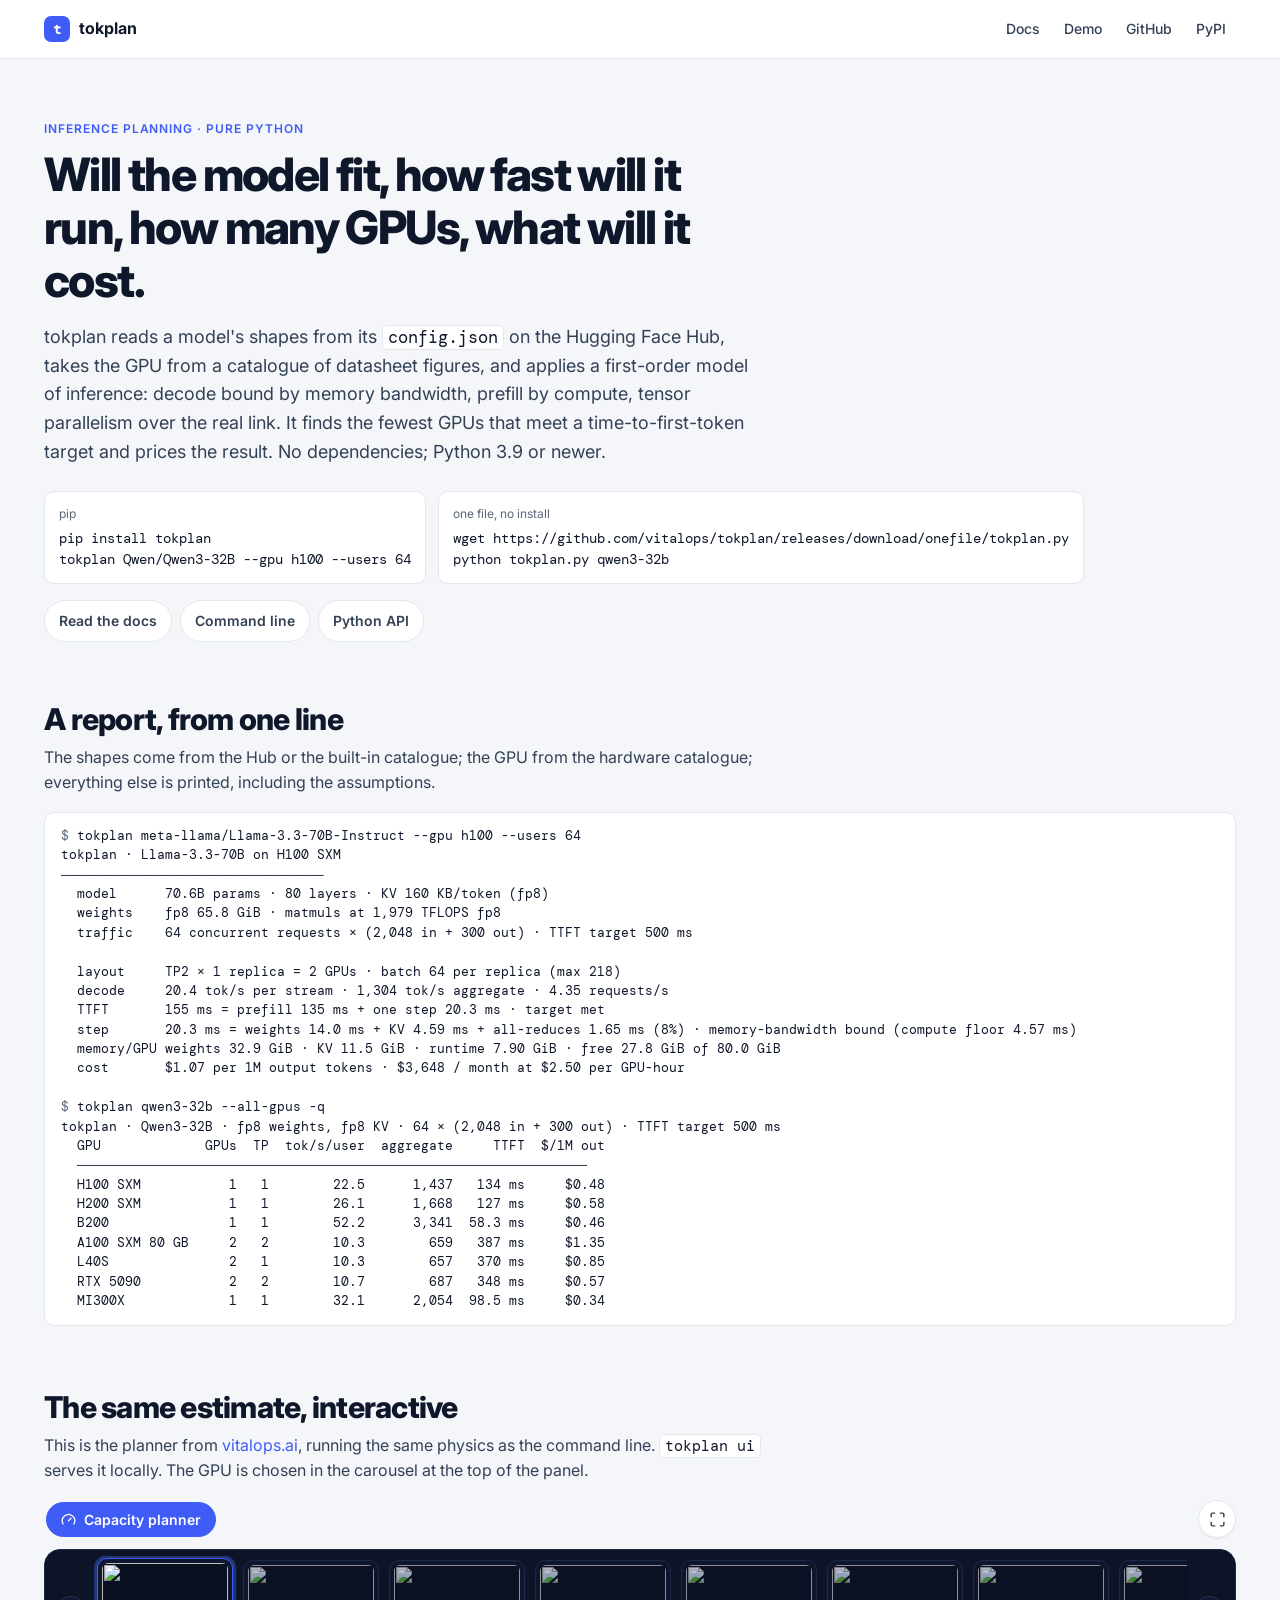
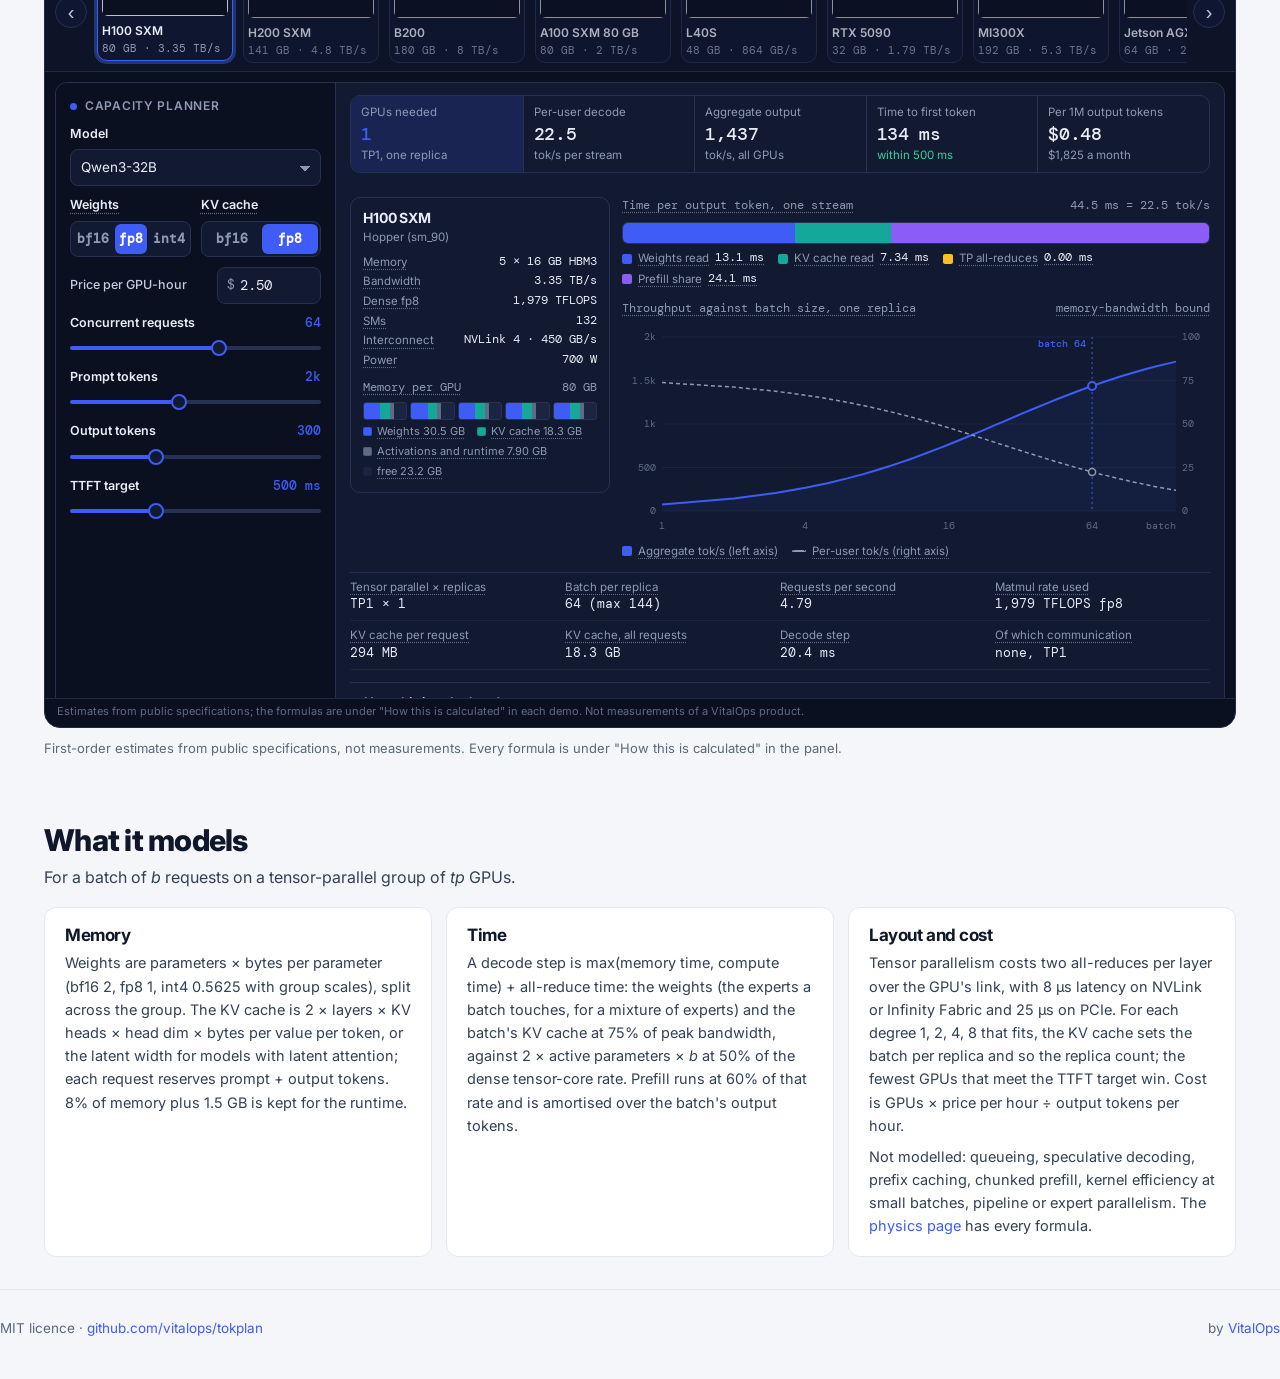
==== docs/index.html @ 7d8a5d5f "README: the real transcript, and the vitalops.ai/tokplan URLs" ====
<!DOCTYPE html>
<html lang="en" style="color-scheme:light">
<head>
<meta charset="UTF-8">
<meta name="viewport" content="width=device-width, initial-scale=1.0">
<meta name="color-scheme" content="light">
<title>tokplan · will the model fit, how fast, how many GPUs, what will it cost</title>
<meta name="description" content="tokplan is a first-order inference planner for any Hugging Face model on any GPU, in pure Python: memory, tokens per second, time to first token, tensor-parallel layout and cost per million tokens.">
<link rel="canonical" href="https://vitalops.github.io/tokplan/">
<meta name="theme-color" content="#f5f6fa">
<link rel="icon" type="image/svg+xml" href="data:image/svg+xml,%3Csvg xmlns='http://www.w3.org/2000/svg' viewBox='0 0 32 32'%3E%3Crect width='32' height='32' rx='7' fill='%233f5cf6'/%3E%3Cpath d='M8 11h16M16 11v12' stroke='%23fff' stroke-width='3.2' stroke-linecap='round'/%3E%3C/svg%3E">
<meta property="og:type" content="website">
<meta property="og:title" content="tokplan">
<meta property="og:description" content="Will the model fit, how fast will it run, how many GPUs, what will it cost. A first-order inference planner in pure Python.">
<meta property="og:url" content="https://vitalops.github.io/tokplan/">
<link rel="alternate" type="text/plain" href="agent-prompt.txt" title="Prompt for agents">
<link rel="alternate" type="text/plain" href="llms.txt" title="Raw docs for agents">
<link rel="preconnect" href="https://fonts.googleapis.com">
<link rel="preconnect" href="https://fonts.gstatic.com" crossorigin>
<link href="https://fonts.googleapis.com/css2?family=Inter:wght@400;500;600;700;800&family=DM+Mono:wght@400;500&display=swap" rel="stylesheet">
<style>
:root{--bg:#f5f6fa;--white:#fff;--ink:#0f172a;--ink2:#334155;--ink3:#5b687c;--ink4:#94a3b8;--line:#e2e8f0;--line2:#eef2f7;--brand:#3f5cf6;--brand2:#637fff;--brandD:#2737bd;--brand50:#eff4ff;--brand100:#dbe5ff;--brand200:#bdcdff;--ok:#059669;--warn:#b45309;--bad:#be123c;--font:Inter,system-ui,-apple-system,"Segoe UI",sans-serif;--mono:'DM Mono',ui-monospace,monospace}
*{box-sizing:border-box;margin:0;padding:0}
html{scroll-behavior:smooth}
body{background:var(--bg);color:var(--ink2);font-family:var(--font);font-size:16px;line-height:1.6;-webkit-font-smoothing:antialiased;overflow-x:hidden}
a{color:var(--brand);text-decoration:none}a:hover{text-decoration:underline}
.wrap{max-width:1240px;margin:0 auto;padding:0 24px}
@media(max-width:600px){.wrap{padding:0 16px}}
h1,h2,h3{color:var(--ink);letter-spacing:-.025em;line-height:1.15}
h2{font-size:clamp(24px,2.6vw,30px);font-weight:800}
h3{font-size:17px;font-weight:700}
code{font-family:var(--mono);font-size:.92em;color:var(--ink);background:var(--white);border:1px solid var(--line);border-radius:5px;padding:1px 5px}
pre{font-family:var(--mono);font-size:13px;line-height:1.55;color:var(--ink);background:var(--white);border:1px solid var(--line);border-radius:10px;padding:14px 16px;overflow-x:auto;white-space:pre}
pre code{border:0;padding:0;background:none;font-size:inherit}
.top{position:sticky;top:0;z-index:40;background:rgba(255,255,255,.92);backdrop-filter:blur(10px);border-bottom:1px solid var(--line)}
.top-in{display:flex;align-items:center;justify-content:space-between;height:58px;gap:16px}
.logo{display:flex;align-items:center;gap:9px;font-weight:700;color:var(--ink);font-size:16px}
.logo i{width:26px;height:26px;border-radius:7px;background:var(--brand);display:inline-grid;place-items:center;color:#fff;font-style:normal;font-family:var(--mono);font-size:14px;font-weight:700}
.links{display:flex;gap:4px}
.links a{padding:7px 10px;border-radius:7px;font-size:14px;font-weight:500;color:var(--ink2)}
.links a:hover{background:var(--bg);color:var(--ink);text-decoration:none}
.hero{padding:56px 0 28px}
.hero h1{font-size:clamp(30px,4vw,46px);font-weight:800;letter-spacing:-.035em;max-width:22ch}
.hero .lede{font-size:18px;max-width:64ch;margin-top:16px}
.k{display:inline-block;font-size:12px;font-weight:600;letter-spacing:.08em;text-transform:uppercase;color:var(--brand);margin-bottom:10px}
.install{display:grid;grid-template-columns:1fr 1fr;gap:12px;margin-top:24px;max-width:820px}
.install div{background:var(--white);border:1px solid var(--line);border-radius:10px;padding:12px 14px}
.install small{display:block;font-size:12px;color:var(--ink3);margin-bottom:6px}
.install pre{border:0;padding:0;background:none;font-size:13.5px}
@media(max-width:700px){.install{grid-template-columns:1fr}}
.pill{display:inline-flex;align-items:center;gap:8px;padding:9px 14px;border:1px solid var(--line);border-radius:999px;background:var(--white);font-size:14px;font-weight:600;color:var(--ink2);margin:16px 8px 0 0}
.pill:hover{border-color:var(--brand200);color:var(--brand);text-decoration:none}
section{padding:32px 0}
.sec-h{max-width:720px;margin-bottom:16px}
.sec-h p{margin-top:8px;color:var(--ink2)}
.transcript{font-size:12.5px}
.transcript .c{color:var(--ink3)}
.lab{min-height:300px}
.lab-note{font-size:13px;color:var(--ink3);margin-top:10px}
.cols{display:grid;grid-template-columns:repeat(3,minmax(0,1fr));gap:14px}
.card{background:var(--white);border:1px solid var(--line);border-radius:12px;padding:18px 20px}
.card h3{margin-bottom:6px}
.card p{font-size:14.5px;color:var(--ink2)}
.card p+p{margin-top:8px}
@media(max-width:900px){.cols{grid-template-columns:1fr}}
.foot{padding:28px 0 40px;border-top:1px solid var(--line);font-size:13.5px;color:var(--ink3);display:flex;justify-content:space-between;gap:12px;flex-wrap:wrap}
</style>
</head>
<body>
<header class="top"><div class="wrap top-in">
  <a class="logo" href="./"><i>t</i>tokplan</a>
  <nav class="links"><a href="docs/">Docs</a><a href="#demo">Demo</a><a href="https://github.com/vitalops/tokplan">GitHub</a><a href="https://pypi.org/project/tokplan/">PyPI</a></nav>
</div></header>

<main>
<section class="hero"><div class="wrap">
  <span class="k">Inference planning · pure Python</span>
  <h1>Will the model fit, how fast will it run, how many GPUs, what will it cost.</h1>
  <p class="lede">tokplan reads a model's shapes from its <code>config.json</code> on the Hugging Face Hub, takes the GPU from a catalogue of datasheet figures, and applies a first-order model of inference: decode bound by memory bandwidth, prefill by compute, tensor parallelism over the real link. It finds the fewest GPUs that meet a time-to-first-token target and prices the result. No dependencies; Python 3.9 or newer.</p>
  <div class="install">
    <div><small>pip</small><pre>pip install tokplan
tokplan Qwen/Qwen3-32B --gpu h100 --users 64</pre></div>
    <div><small>one file, no install</small><pre>wget https://github.com/vitalops/tokplan/releases/download/onefile/tokplan.py
python tokplan.py qwen3-32b</pre></div>
  </div>
  <a class="pill" href="docs/">Read the docs</a><a class="pill" href="docs/#cli">Command line</a><a class="pill" href="docs/#python-api">Python API</a>
</div></section>

<section><div class="wrap">
  <div class="sec-h"><h2>A report, from one line</h2><p>The shapes come from the Hub or the built-in catalogue; the GPU from the hardware catalogue; everything else is printed, including the assumptions.</p></div>
<pre class="transcript"><span class="c">$</span> tokplan meta-llama/Llama-3.3-70B-Instruct --gpu h100 --users 64
tokplan · Llama-3.3-70B on H100 SXM
───────────────────────────────────
  model      70.6B params · 80 layers · KV 160 KB/token (fp8)
  weights    fp8 65.8 GiB · matmuls at 1,979 TFLOPS fp8
  traffic    64 concurrent requests × (2,048 in + 300 out) · TTFT target 500 ms

  layout     TP2 × 1 replica = 2 GPUs · batch 64 per replica (max 218)
  decode     20.4 tok/s per stream · 1,304 tok/s aggregate · 4.35 requests/s
  TTFT       155 ms = prefill 135 ms + one step 20.3 ms · target met
  step       20.3 ms = weights 14.0 ms + KV 4.59 ms + all-reduces 1.65 ms (8%) · memory-bandwidth bound (compute floor 4.57 ms)
  memory/GPU weights 32.9 GiB · KV 11.5 GiB · runtime 7.90 GiB · free 27.8 GiB of 80.0 GiB
  cost       $1.07 per 1M output tokens · $3,648 / month at $2.50 per GPU-hour

<span class="c">$</span> tokplan qwen3-32b --all-gpus -q
tokplan · Qwen3-32B · fp8 weights, fp8 KV · 64 × (2,048 in + 300 out) · TTFT target 500 ms
  GPU             GPUs  TP  tok/s/user  aggregate     TTFT  $/1M out
  ────────────────────────────────────────────────────────────────────
  H100 SXM           1   1        22.5      1,437   134 ms     $0.48
  H200 SXM           1   1        26.1      1,668   127 ms     $0.58
  B200               1   1        52.2      3,341  58.3 ms     $0.46
  A100 SXM 80 GB     2   2        10.3        659   387 ms     $1.35
  L40S               2   1        10.3        657   370 ms     $0.85
  RTX 5090           2   2        10.7        687   348 ms     $0.57
  MI300X             1   1        32.1      2,054  98.5 ms     $0.34</pre>
</div></section>

<section id="demo"><div class="wrap">
  <div class="sec-h"><h2>The same estimate, interactive</h2><p>This is the planner from <a href="https://vitalops.ai/lab/">vitalops.ai</a>, running the same physics as the command line. <code>tokplan ui</code> serves it locally. The GPU is chosen in the carousel at the top of the panel.</p></div>
  <div class="lab" data-lab-shell data-tabs="planner" data-gpu="h100"><noscript><p>The demo needs JavaScript.</p></noscript></div>
  <p class="lab-note">First-order estimates from public specifications, not measurements. Every formula is under "How this is calculated" in the panel.</p>
</div></section>

<section><div class="wrap">
  <div class="sec-h"><h2>What it models</h2><p>For a batch of <em>b</em> requests on a tensor-parallel group of <em>tp</em> GPUs.</p></div>
  <div class="cols">
    <div class="card"><h3>Memory</h3><p>Weights are parameters × bytes per parameter (bf16 2, fp8 1, int4 0.5625 with group scales), split across the group. The KV cache is 2 × layers × KV heads × head dim × bytes per value per token, or the latent width for models with latent attention; each request reserves prompt + output tokens. 8% of memory plus 1.5 GB is kept for the runtime.</p></div>
    <div class="card"><h3>Time</h3><p>A decode step is max(memory time, compute time) + all-reduce time: the weights (the experts a batch touches, for a mixture of experts) and the batch's KV cache at 75% of peak bandwidth, against 2 × active parameters × <em>b</em> at 50% of the dense tensor-core rate. Prefill runs at 60% of that rate and is amortised over the batch's output tokens.</p></div>
    <div class="card"><h3>Layout and cost</h3><p>Tensor parallelism costs two all-reduces per layer over the GPU's link, with 8 µs latency on NVLink or Infinity Fabric and 25 µs on PCIe. For each degree 1, 2, 4, 8 that fits, the KV cache sets the batch per replica and so the replica count; the fewest GPUs that meet the TTFT target win. Cost is GPUs × price per hour ÷ output tokens per hour.</p><p>Not modelled: queueing, speculative decoding, prefix caching, chunked prefill, kernel efficiency at small batches, pipeline or expert parallelism. The <a href="docs/#physics">physics page</a> has every formula.</p></div>
  </div>
</div></section>
</main>

<footer class="foot"><div class="wrap" style="display:contents"><span>MIT licence · <a href="https://github.com/vitalops/tokplan">github.com/vitalops/tokplan</a></span><span>by <a href="https://vitalops.ai">VitalOps</a></span></div></footer>

<script>window.VO_HW_ROOT = 'https://vitalops.ai/';</script>
<script src="hw.js"></script>
<script src="lab-shell.js"></script>
<script src="lab-planner.js"></script>
</body>
</html>
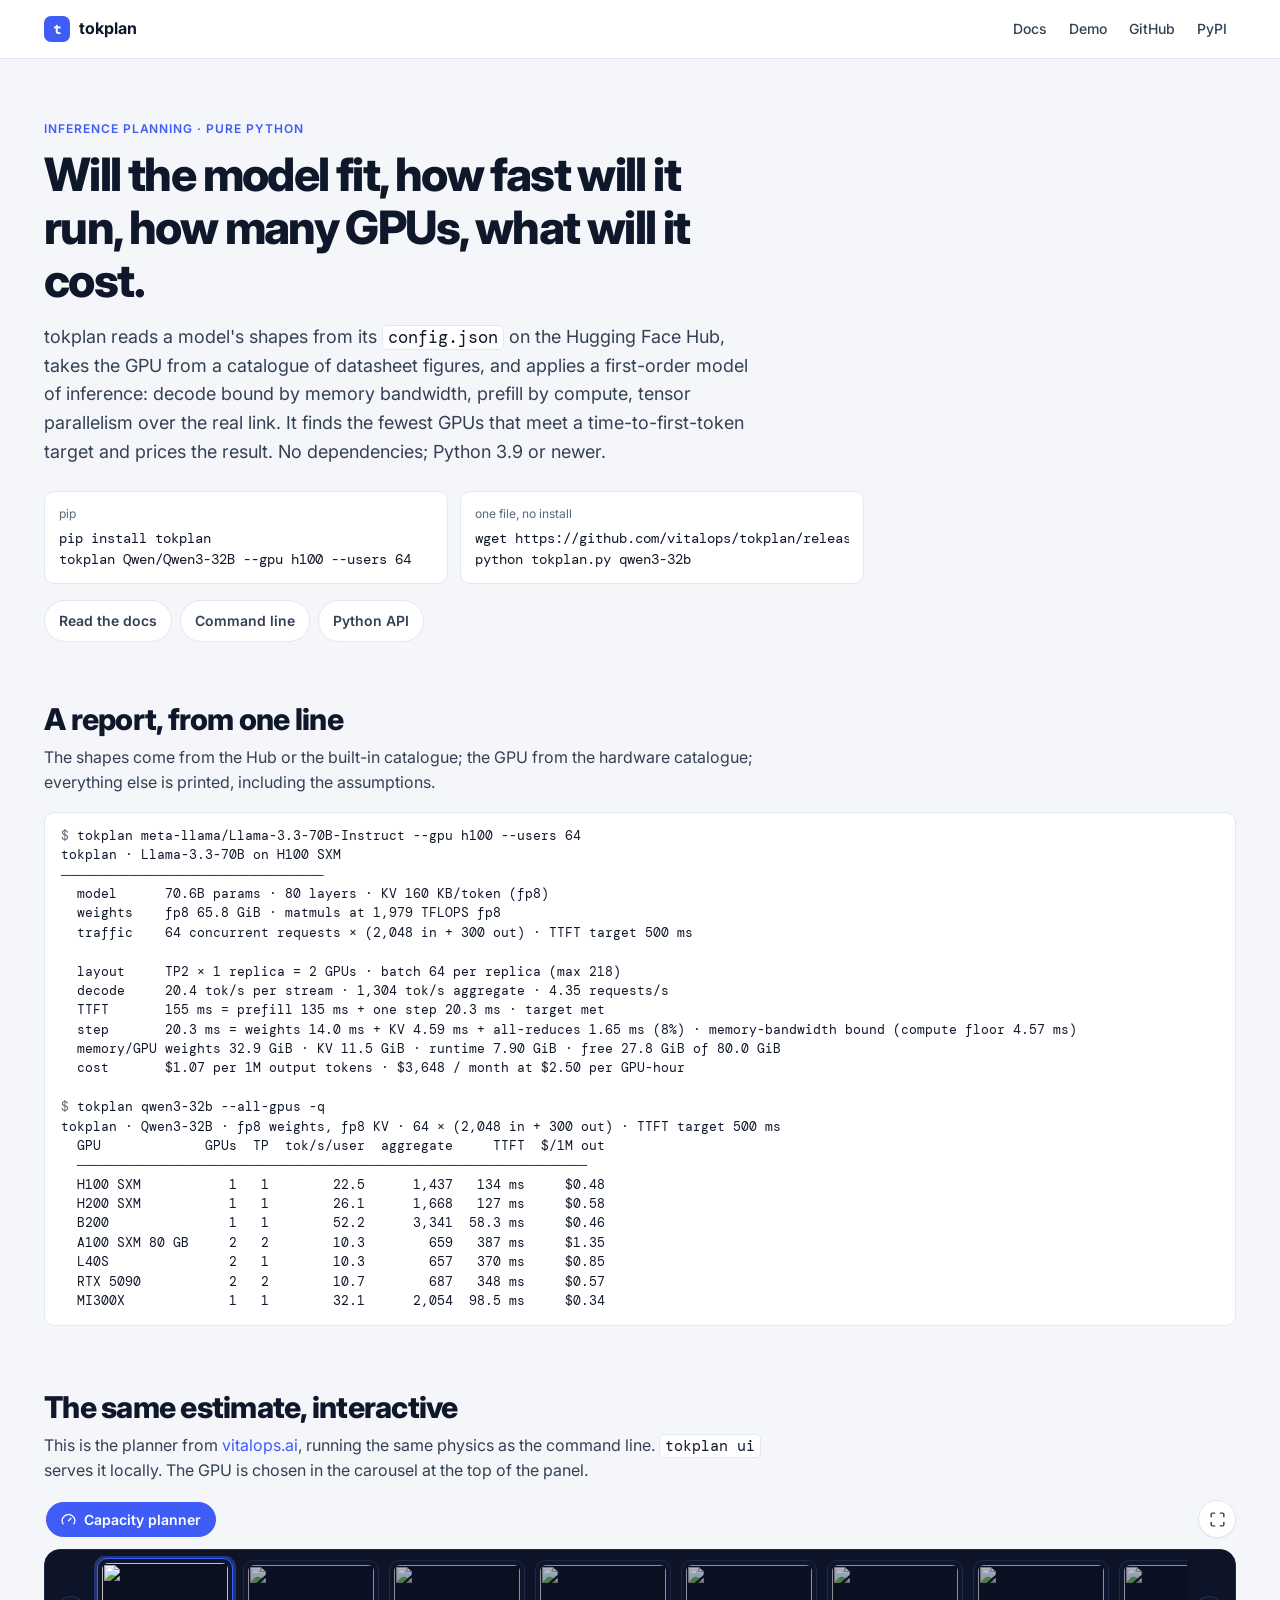
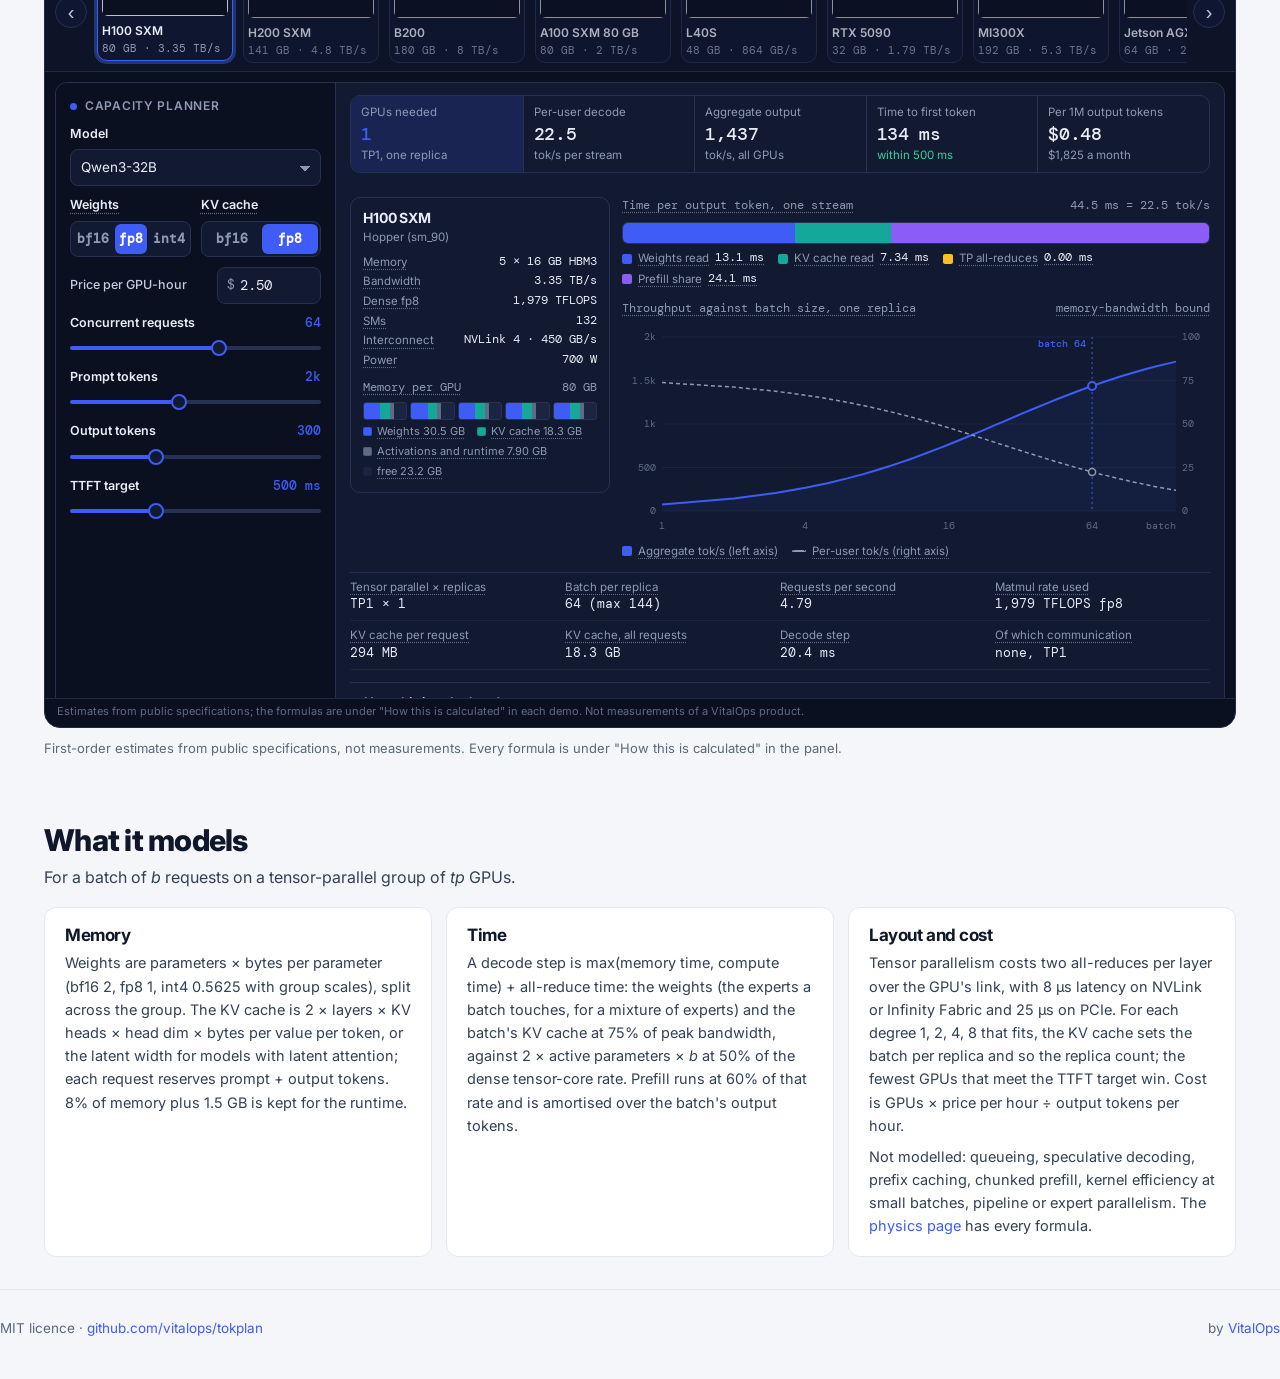
==== commit 1a8be6d3: "Docs site: landing with the live planner, a docs app, llms.txt and an agent prompt" ====
--- a/docs/index.html
+++ b/docs/index.html
@@ -6,13 +6,13 @@
 <meta name="color-scheme" content="light">
 <title>tokplan · will the model fit, how fast, how many GPUs, what will it cost</title>
 <meta name="description" content="tokplan is a first-order inference planner for any Hugging Face model on any GPU, in pure Python: memory, tokens per second, time to first token, tensor-parallel layout and cost per million tokens.">
-<link rel="canonical" href="https://vitalops.github.io/tokplan/">
+<link rel="canonical" href="https://vitalops.ai/tokplan/">
 <meta name="theme-color" content="#f5f6fa">
 <link rel="icon" type="image/svg+xml" href="data:image/svg+xml,%3Csvg xmlns='http://www.w3.org/2000/svg' viewBox='0 0 32 32'%3E%3Crect width='32' height='32' rx='7' fill='%233f5cf6'/%3E%3Cpath d='M8 11h16M16 11v12' stroke='%23fff' stroke-width='3.2' stroke-linecap='round'/%3E%3C/svg%3E">
 <meta property="og:type" content="website">
 <meta property="og:title" content="tokplan">
 <meta property="og:description" content="Will the model fit, how fast will it run, how many GPUs, what will it cost. A first-order inference planner in pure Python.">
-<meta property="og:url" content="https://vitalops.github.io/tokplan/">
+<meta property="og:url" content="https://vitalops.ai/tokplan/">
 <link rel="alternate" type="text/plain" href="agent-prompt.txt" title="Prompt for agents">
 <link rel="alternate" type="text/plain" href="llms.txt" title="Raw docs for agents">
 <link rel="preconnect" href="https://fonts.googleapis.com">
@@ -37,16 +37,17 @@
 .logo{display:flex;align-items:center;gap:9px;font-weight:700;color:var(--ink);font-size:16px}
 .logo i{width:26px;height:26px;border-radius:7px;background:var(--brand);display:inline-grid;place-items:center;color:#fff;font-style:normal;font-family:var(--mono);font-size:14px;font-weight:700}
 .links{display:flex;gap:4px}
-.links a{padding:7px 10px;border-radius:7px;font-size:14px;font-weight:500;color:var(--ink2)}
+.links a{padding:7px 9px;border-radius:7px;font-size:14px;font-weight:500;color:var(--ink2)}
+@media(max-width:420px){.links a{padding:6px 6px;font-size:13px}.top-in{gap:8px}}
 .links a:hover{background:var(--bg);color:var(--ink);text-decoration:none}
 .hero{padding:56px 0 28px}
 .hero h1{font-size:clamp(30px,4vw,46px);font-weight:800;letter-spacing:-.035em;max-width:22ch}
 .hero .lede{font-size:18px;max-width:64ch;margin-top:16px}
 .k{display:inline-block;font-size:12px;font-weight:600;letter-spacing:.08em;text-transform:uppercase;color:var(--brand);margin-bottom:10px}
 .install{display:grid;grid-template-columns:1fr 1fr;gap:12px;margin-top:24px;max-width:820px}
-.install div{background:var(--white);border:1px solid var(--line);border-radius:10px;padding:12px 14px}
+.install div{background:var(--white);border:1px solid var(--line);border-radius:10px;padding:12px 14px;min-width:0}
 .install small{display:block;font-size:12px;color:var(--ink3);margin-bottom:6px}
-.install pre{border:0;padding:0;background:none;font-size:13.5px}
+.install pre{border:0;padding:0;background:none;font-size:13.5px;overflow-x:auto}
 @media(max-width:700px){.install{grid-template-columns:1fr}}
 .pill{display:inline-flex;align-items:center;gap:8px;padding:9px 14px;border:1px solid var(--line);border-radius:999px;background:var(--white);font-size:14px;font-weight:600;color:var(--ink2);margin:16px 8px 0 0}
 .pill:hover{border-color:var(--brand200);color:var(--brand);text-decoration:none}
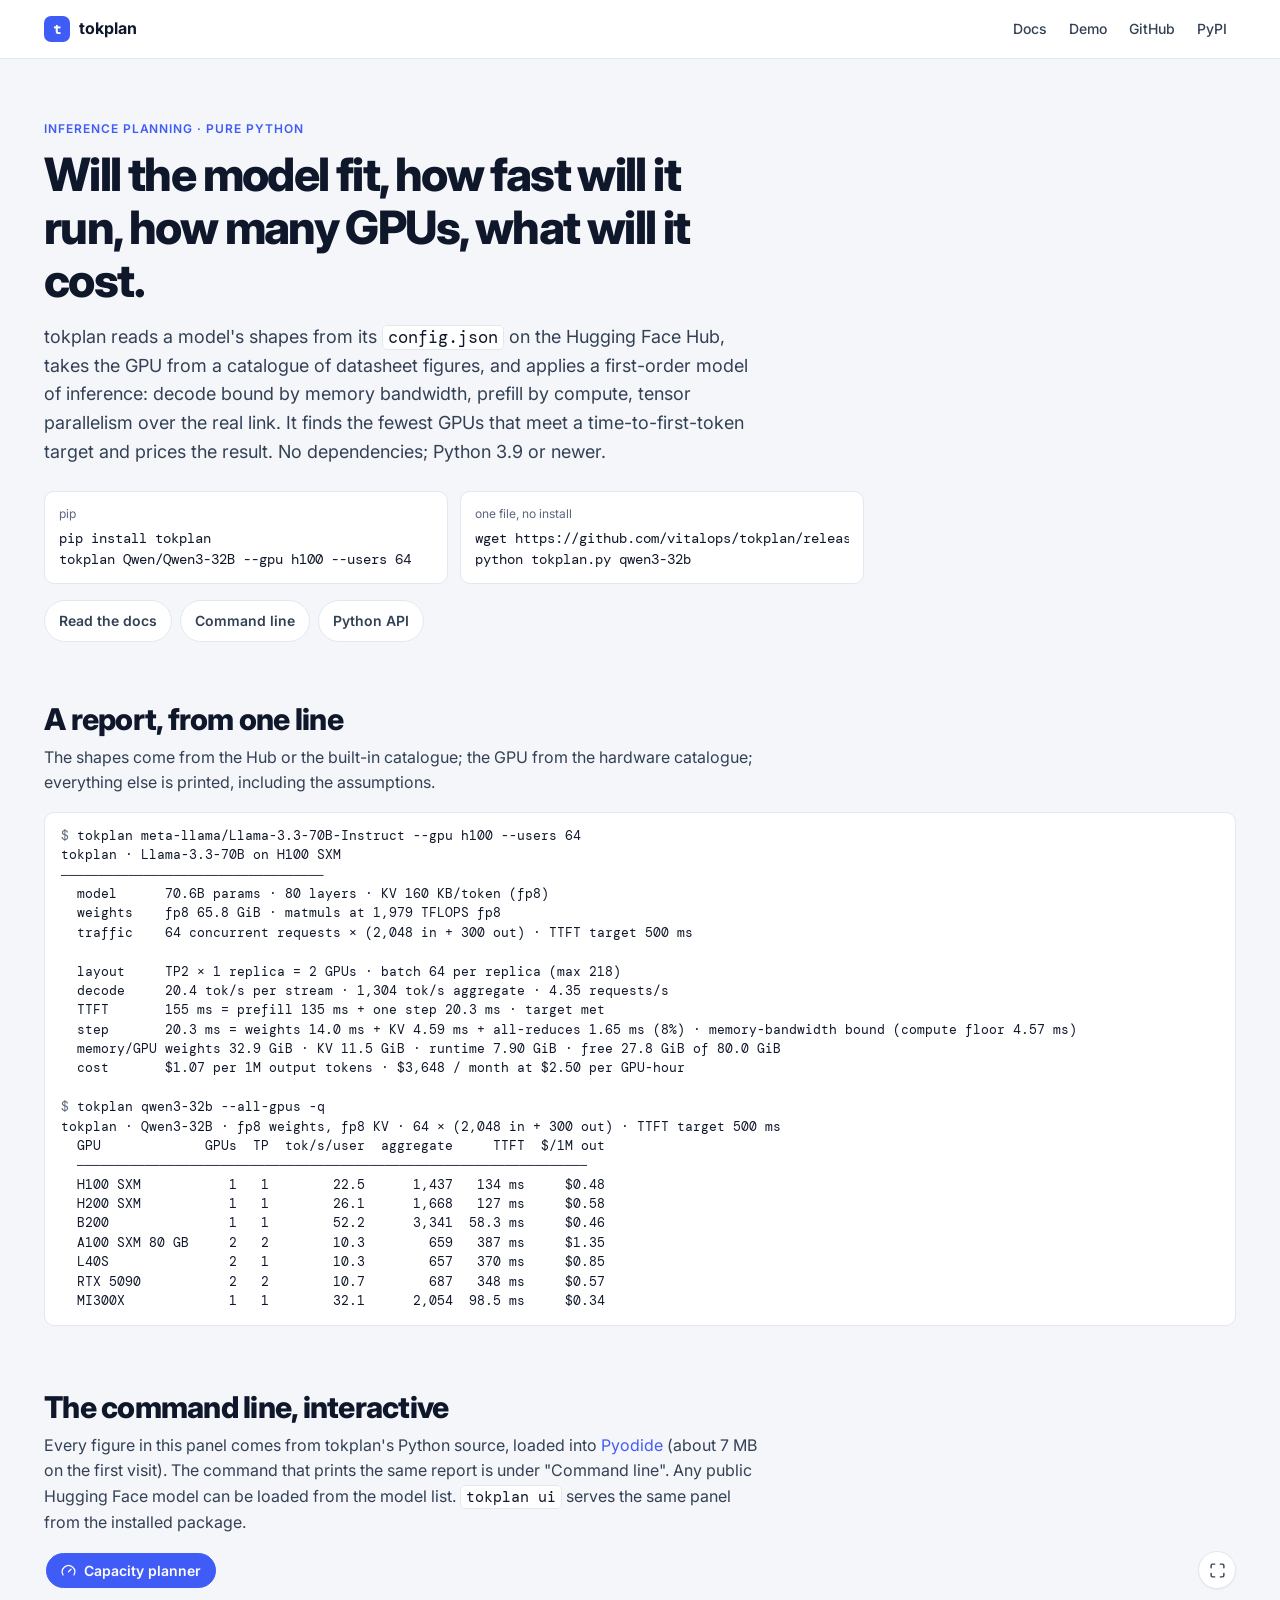
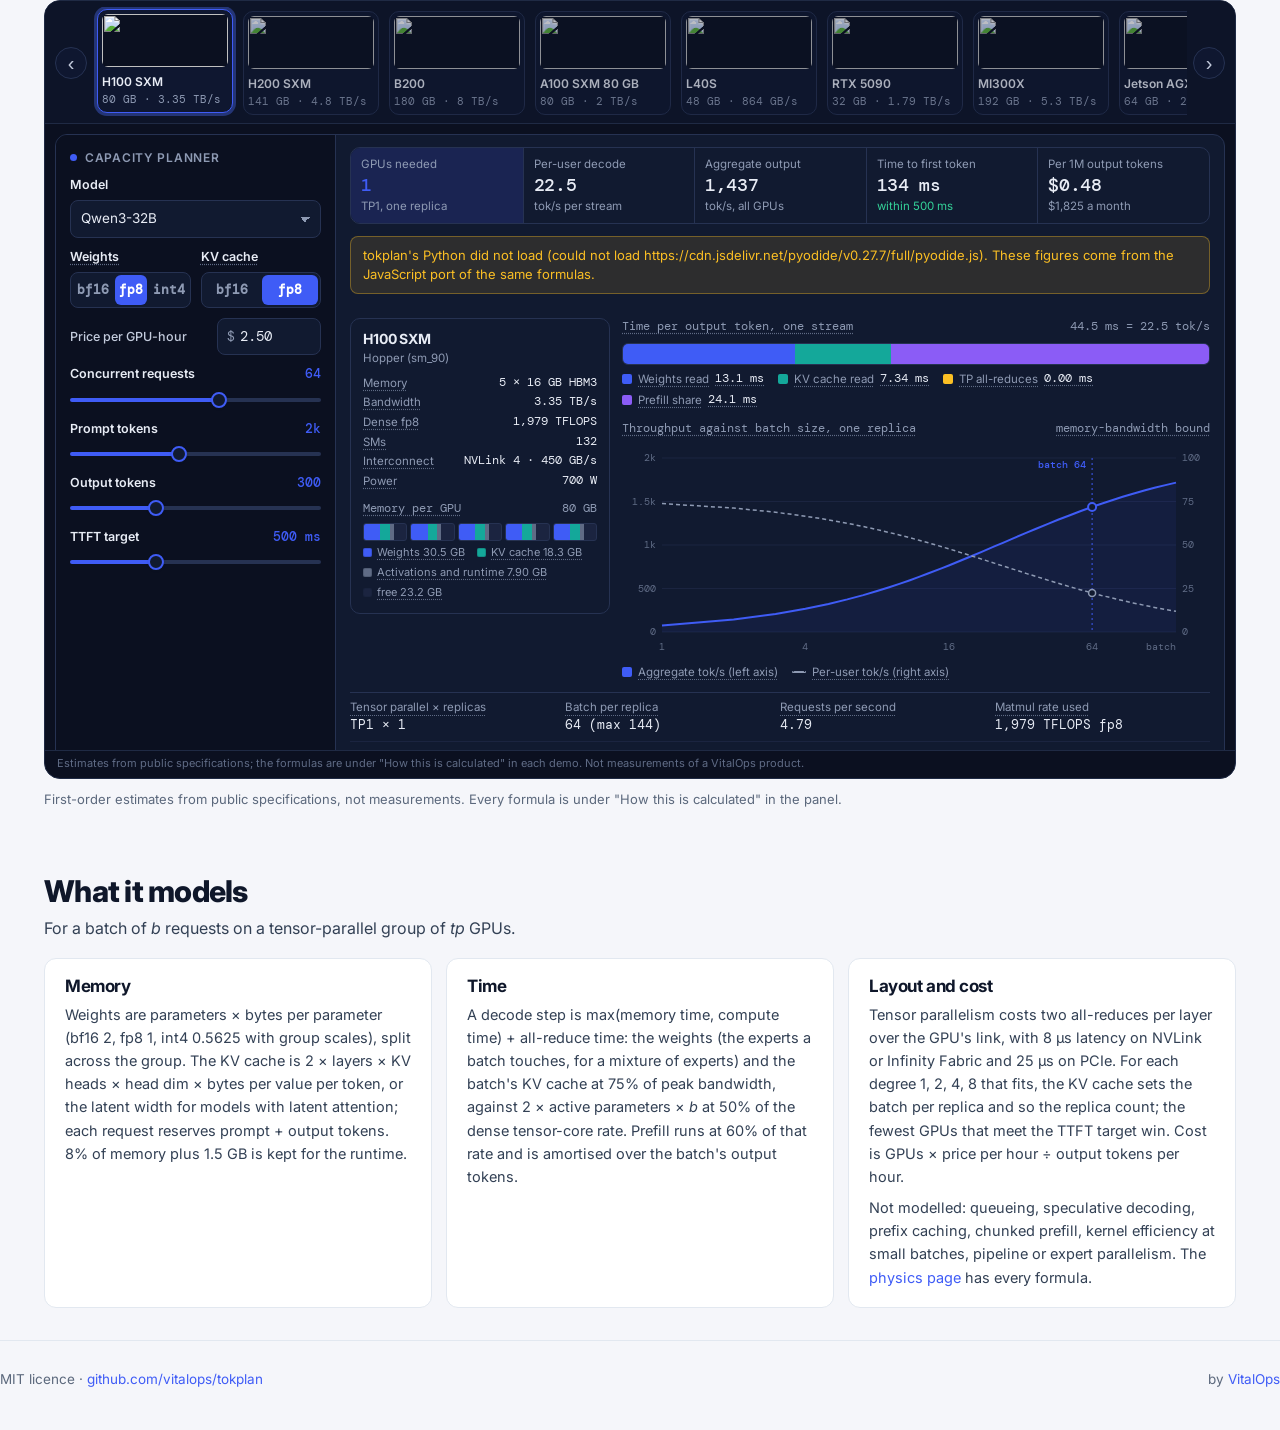
==== commit 0145a885: "Run the interactive planner on tokplan's own Python The docs site loads the package into Pyodide and" ====
--- a/docs/index.html
+++ b/docs/index.html
@@ -117,7 +117,7 @@
 </div></section>
 
 <section id="demo"><div class="wrap">
-  <div class="sec-h"><h2>The same estimate, interactive</h2><p>This is the planner from <a href="https://vitalops.ai/lab/">vitalops.ai</a>, running the same physics as the command line. <code>tokplan ui</code> serves it locally. The GPU is chosen in the carousel at the top of the panel.</p></div>
+  <div class="sec-h"><h2>The command line, interactive</h2><p>Every figure in this panel comes from tokplan's Python source, loaded into <a href="https://pyodide.org">Pyodide</a> (about 7 MB on the first visit). The command that prints the same report is under "Command line". Any public Hugging Face model can be loaded from the model list. <code>tokplan ui</code> serves the same panel from the installed package.</p></div>
   <div class="lab" data-lab-shell data-tabs="planner" data-gpu="h100"><noscript><p>The demo needs JavaScript.</p></noscript></div>
   <p class="lab-note">First-order estimates from public specifications, not measurements. Every formula is under "How this is calculated" in the panel.</p>
 </div></section>
@@ -137,6 +137,7 @@
 <script>window.VO_HW_ROOT = 'https://vitalops.ai/';</script>
 <script src="hw.js"></script>
 <script src="lab-shell.js"></script>
+<script src="engine.js"></script>
 <script src="lab-planner.js"></script>
 </body>
 </html>
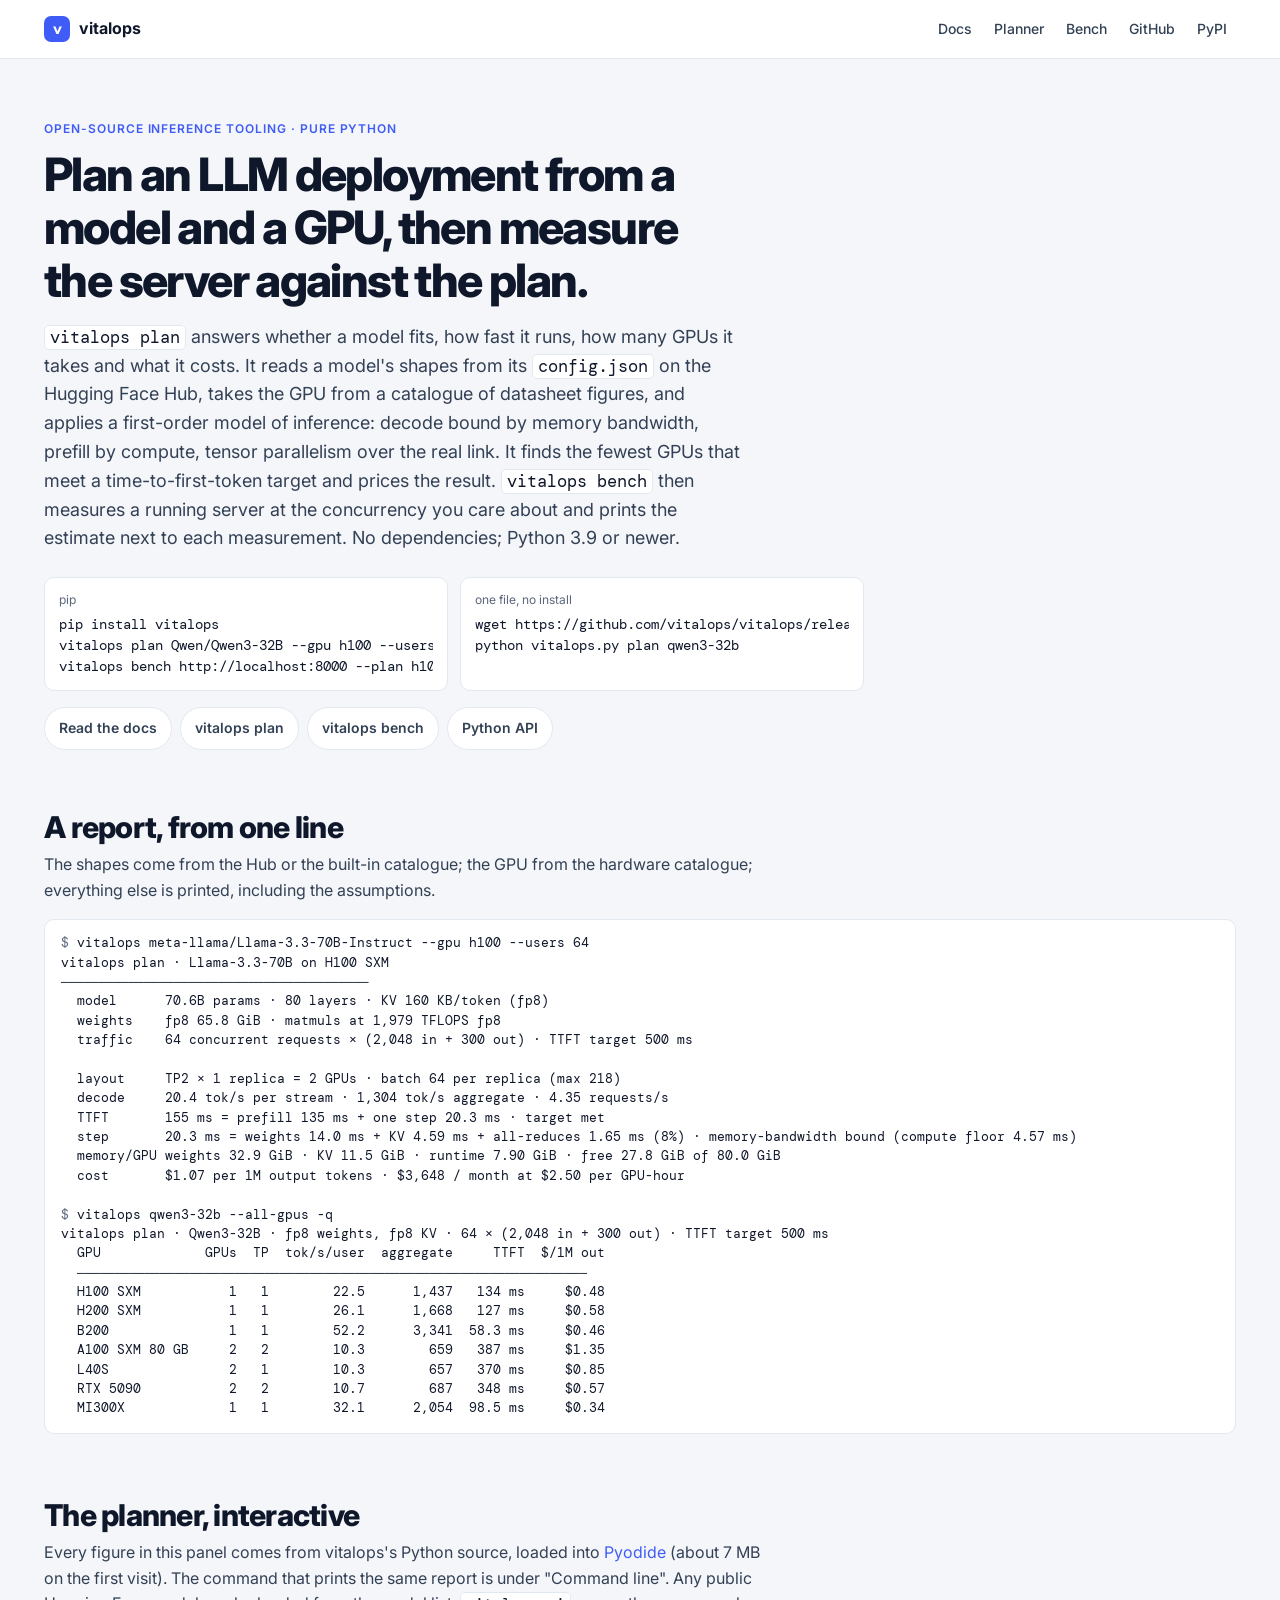
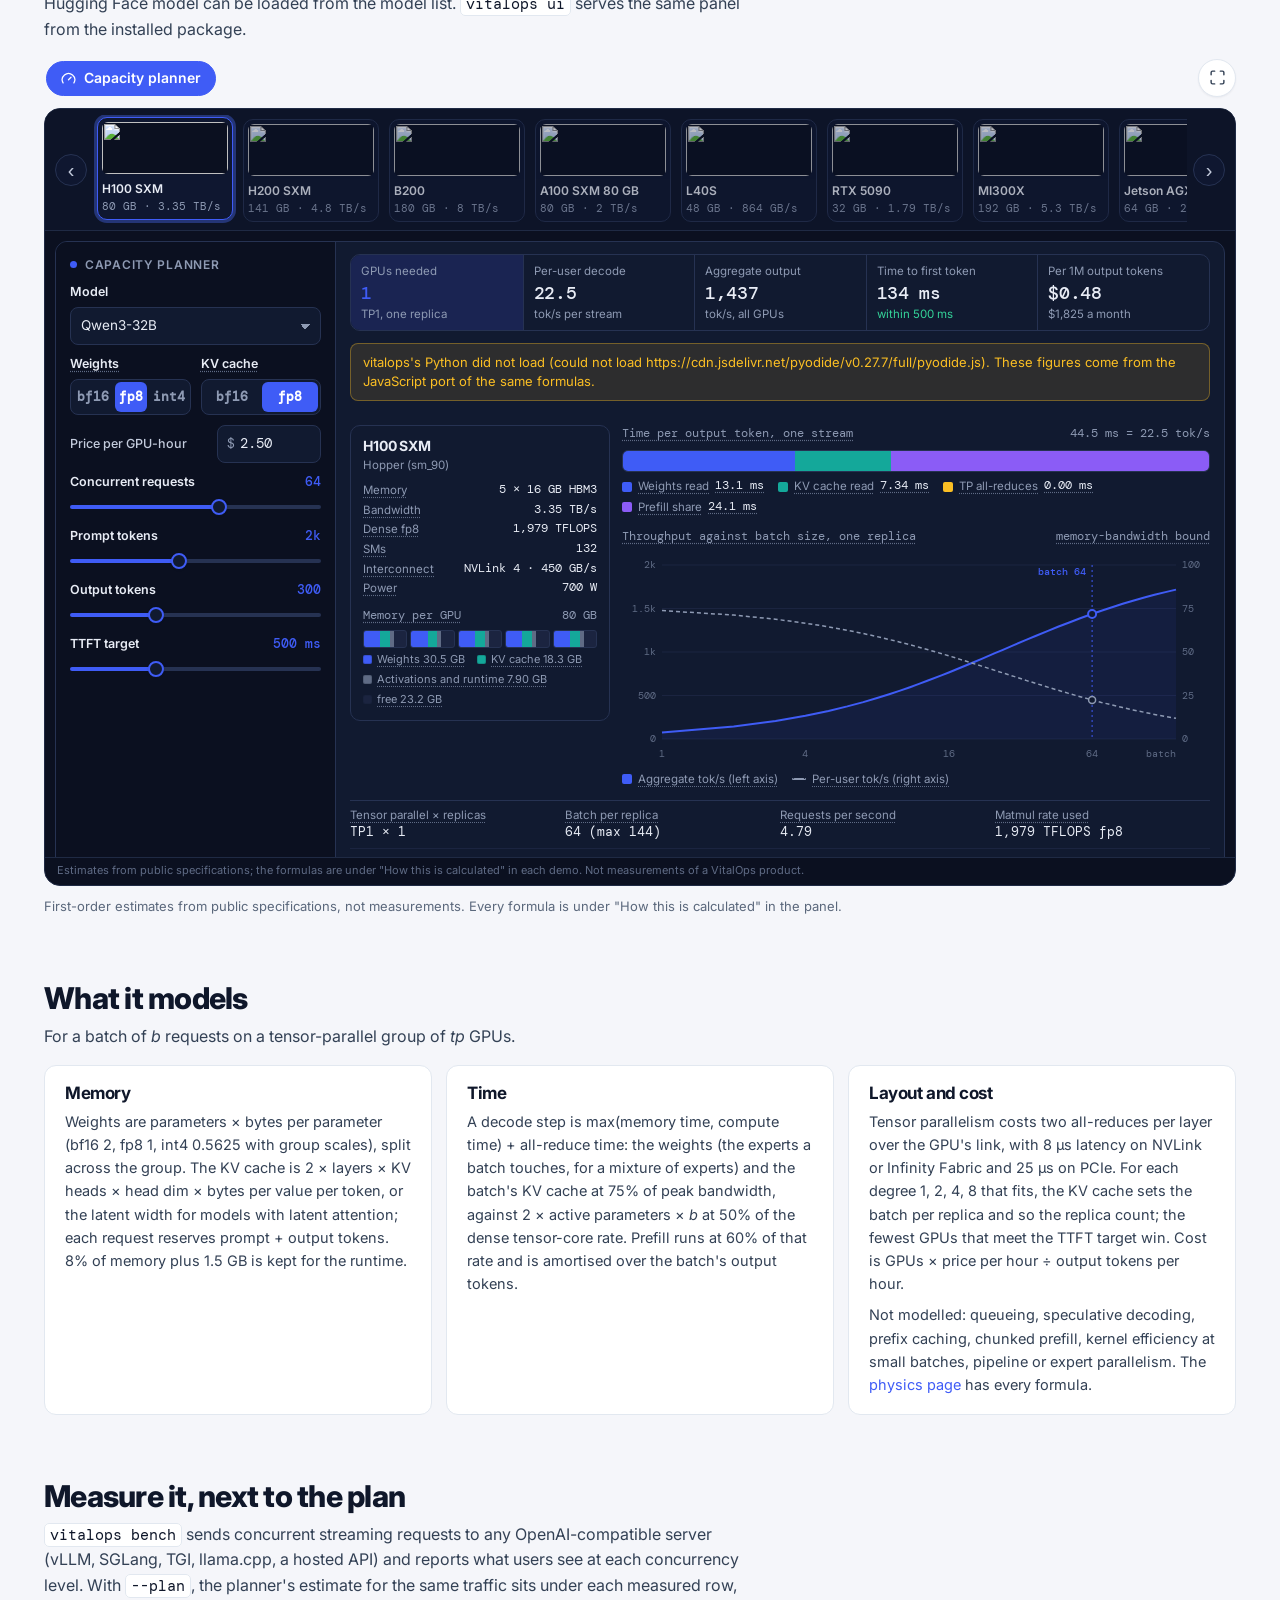
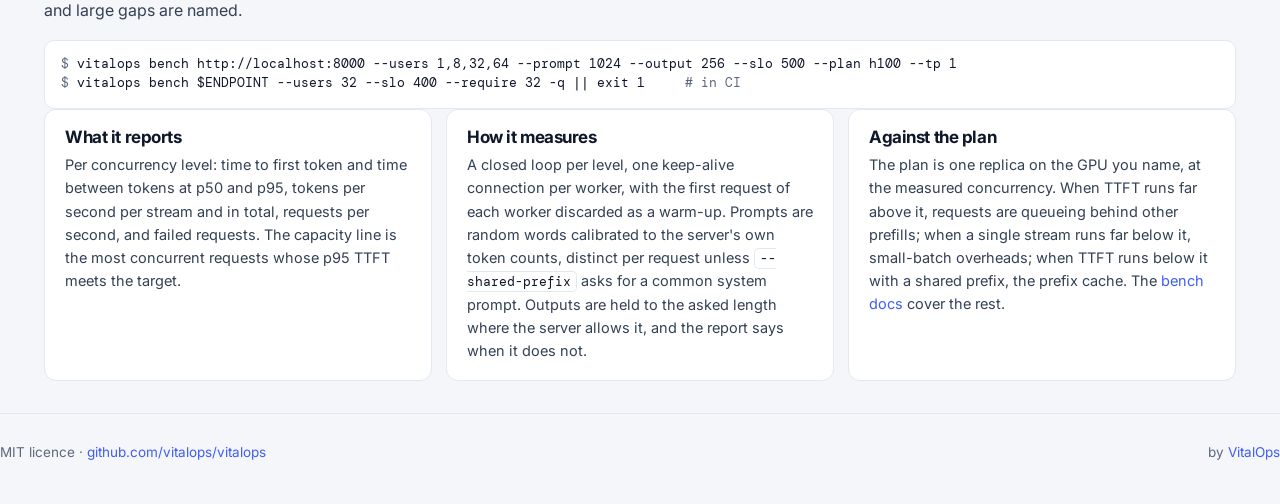
==== commit 9e10b0a4: "Rename to vitalops, and add vitalops bench tokplan becomes the vitalops package and command, with su" ====
--- a/docs/index.html
+++ b/docs/index.html
@@ -4,15 +4,15 @@
 <meta charset="UTF-8">
 <meta name="viewport" content="width=device-width, initial-scale=1.0">
 <meta name="color-scheme" content="light">
-<title>tokplan · will the model fit, how fast, how many GPUs, what will it cost</title>
-<meta name="description" content="tokplan is a first-order inference planner for any Hugging Face model on any GPU, in pure Python: memory, tokens per second, time to first token, tensor-parallel layout and cost per million tokens.">
-<link rel="canonical" href="https://vitalops.ai/tokplan/">
+<title>vitalops · plan an LLM deployment, then measure it</title>
+<meta name="description" content="vitalops is open-source tooling for LLM inference in pure Python. vitalops plan estimates memory, tokens per second, time to first token, tensor-parallel layout and cost for any Hugging Face model on any GPU; vitalops bench measures an OpenAI-compatible endpoint against that plan.">
+<link rel="canonical" href="https://vitalops.ai/oss/">
 <meta name="theme-color" content="#f5f6fa">
 <link rel="icon" type="image/svg+xml" href="data:image/svg+xml,%3Csvg xmlns='http://www.w3.org/2000/svg' viewBox='0 0 32 32'%3E%3Crect width='32' height='32' rx='7' fill='%233f5cf6'/%3E%3Cpath d='M8 11h16M16 11v12' stroke='%23fff' stroke-width='3.2' stroke-linecap='round'/%3E%3C/svg%3E">
 <meta property="og:type" content="website">
-<meta property="og:title" content="tokplan">
-<meta property="og:description" content="Will the model fit, how fast will it run, how many GPUs, what will it cost. A first-order inference planner in pure Python.">
-<meta property="og:url" content="https://vitalops.ai/tokplan/">
+<meta property="og:title" content="vitalops">
+<meta property="og:description" content="Plan an LLM deployment from a model and a GPU, then measure the server against the plan. Pure Python, no dependencies.">
+<meta property="og:url" content="https://vitalops.ai/oss/">
 <link rel="alternate" type="text/plain" href="agent-prompt.txt" title="Prompt for agents">
 <link rel="alternate" type="text/plain" href="llms.txt" title="Raw docs for agents">
 <link rel="preconnect" href="https://fonts.googleapis.com">
@@ -69,29 +69,30 @@
 </head>
 <body>
 <header class="top"><div class="wrap top-in">
-  <a class="logo" href="./"><i>t</i>tokplan</a>
-  <nav class="links"><a href="docs/">Docs</a><a href="#demo">Demo</a><a href="https://github.com/vitalops/tokplan">GitHub</a><a href="https://pypi.org/project/tokplan/">PyPI</a></nav>
+  <a class="logo" href="./"><i>v</i>vitalops</a>
+  <nav class="links"><a href="docs/">Docs</a><a href="#demo">Planner</a><a href="#bench">Bench</a><a href="https://github.com/vitalops/vitalops">GitHub</a><a href="https://pypi.org/project/vitalops/">PyPI</a></nav>
 </div></header>
 
 <main>
 <section class="hero"><div class="wrap">
-  <span class="k">Inference planning · pure Python</span>
-  <h1>Will the model fit, how fast will it run, how many GPUs, what will it cost.</h1>
-  <p class="lede">tokplan reads a model's shapes from its <code>config.json</code> on the Hugging Face Hub, takes the GPU from a catalogue of datasheet figures, and applies a first-order model of inference: decode bound by memory bandwidth, prefill by compute, tensor parallelism over the real link. It finds the fewest GPUs that meet a time-to-first-token target and prices the result. No dependencies; Python 3.9 or newer.</p>
+  <span class="k">Open-source inference tooling · pure Python</span>
+  <h1>Plan an LLM deployment from a model and a GPU, then measure the server against the plan.</h1>
+  <p class="lede"><code>vitalops plan</code> answers whether a model fits, how fast it runs, how many GPUs it takes and what it costs. It reads a model's shapes from its <code>config.json</code> on the Hugging Face Hub, takes the GPU from a catalogue of datasheet figures, and applies a first-order model of inference: decode bound by memory bandwidth, prefill by compute, tensor parallelism over the real link. It finds the fewest GPUs that meet a time-to-first-token target and prices the result. <code>vitalops bench</code> then measures a running server at the concurrency you care about and prints the estimate next to each measurement. No dependencies; Python 3.9 or newer.</p>
   <div class="install">
-    <div><small>pip</small><pre>pip install tokplan
-tokplan Qwen/Qwen3-32B --gpu h100 --users 64</pre></div>
-    <div><small>one file, no install</small><pre>wget https://github.com/vitalops/tokplan/releases/download/onefile/tokplan.py
-python tokplan.py qwen3-32b</pre></div>
+    <div><small>pip</small><pre>pip install vitalops
+vitalops plan Qwen/Qwen3-32B --gpu h100 --users 64
+vitalops bench http://localhost:8000 --plan h100</pre></div>
+    <div><small>one file, no install</small><pre>wget https://github.com/vitalops/vitalops/releases/download/onefile/vitalops.py
+python vitalops.py plan qwen3-32b</pre></div>
   </div>
-  <a class="pill" href="docs/">Read the docs</a><a class="pill" href="docs/#cli">Command line</a><a class="pill" href="docs/#python-api">Python API</a>
+  <a class="pill" href="docs/">Read the docs</a><a class="pill" href="docs/#cli">vitalops plan</a><a class="pill" href="docs/#bench">vitalops bench</a><a class="pill" href="docs/#python-api">Python API</a>
 </div></section>
 
 <section><div class="wrap">
   <div class="sec-h"><h2>A report, from one line</h2><p>The shapes come from the Hub or the built-in catalogue; the GPU from the hardware catalogue; everything else is printed, including the assumptions.</p></div>
-<pre class="transcript"><span class="c">$</span> tokplan meta-llama/Llama-3.3-70B-Instruct --gpu h100 --users 64
-tokplan · Llama-3.3-70B on H100 SXM
-───────────────────────────────────
+<pre class="transcript"><span class="c">$</span> vitalops meta-llama/Llama-3.3-70B-Instruct --gpu h100 --users 64
+vitalops plan · Llama-3.3-70B on H100 SXM
+─────────────────────────────────────────
   model      70.6B params · 80 layers · KV 160 KB/token (fp8)
   weights    fp8 65.8 GiB · matmuls at 1,979 TFLOPS fp8
   traffic    64 concurrent requests × (2,048 in + 300 out) · TTFT target 500 ms
@@ -103,8 +104,8 @@
   memory/GPU weights 32.9 GiB · KV 11.5 GiB · runtime 7.90 GiB · free 27.8 GiB of 80.0 GiB
   cost       $1.07 per 1M output tokens · $3,648 / month at $2.50 per GPU-hour
 
-<span class="c">$</span> tokplan qwen3-32b --all-gpus -q
-tokplan · Qwen3-32B · fp8 weights, fp8 KV · 64 × (2,048 in + 300 out) · TTFT target 500 ms
+<span class="c">$</span> vitalops qwen3-32b --all-gpus -q
+vitalops plan · Qwen3-32B · fp8 weights, fp8 KV · 64 × (2,048 in + 300 out) · TTFT target 500 ms
   GPU             GPUs  TP  tok/s/user  aggregate     TTFT  $/1M out
   ────────────────────────────────────────────────────────────────────
   H100 SXM           1   1        22.5      1,437   134 ms     $0.48
@@ -117,7 +118,7 @@
 </div></section>
 
 <section id="demo"><div class="wrap">
-  <div class="sec-h"><h2>The command line, interactive</h2><p>Every figure in this panel comes from tokplan's Python source, loaded into <a href="https://pyodide.org">Pyodide</a> (about 7 MB on the first visit). The command that prints the same report is under "Command line". Any public Hugging Face model can be loaded from the model list. <code>tokplan ui</code> serves the same panel from the installed package.</p></div>
+  <div class="sec-h"><h2>The planner, interactive</h2><p>Every figure in this panel comes from vitalops's Python source, loaded into <a href="https://pyodide.org">Pyodide</a> (about 7 MB on the first visit). The command that prints the same report is under "Command line". Any public Hugging Face model can be loaded from the model list. <code>vitalops ui</code> serves the same panel from the installed package.</p></div>
   <div class="lab" data-lab-shell data-tabs="planner" data-gpu="h100"><noscript><p>The demo needs JavaScript.</p></noscript></div>
   <p class="lab-note">First-order estimates from public specifications, not measurements. Every formula is under "How this is calculated" in the panel.</p>
 </div></section>
@@ -130,9 +131,19 @@
     <div class="card"><h3>Layout and cost</h3><p>Tensor parallelism costs two all-reduces per layer over the GPU's link, with 8 µs latency on NVLink or Infinity Fabric and 25 µs on PCIe. For each degree 1, 2, 4, 8 that fits, the KV cache sets the batch per replica and so the replica count; the fewest GPUs that meet the TTFT target win. Cost is GPUs × price per hour ÷ output tokens per hour.</p><p>Not modelled: queueing, speculative decoding, prefix caching, chunked prefill, kernel efficiency at small batches, pipeline or expert parallelism. The <a href="docs/#physics">physics page</a> has every formula.</p></div>
   </div>
 </div></section>
+<section id="bench"><div class="wrap">
+  <div class="sec-h"><h2>Measure it, next to the plan</h2><p><code>vitalops bench</code> sends concurrent streaming requests to any OpenAI-compatible server (vLLM, SGLang, TGI, llama.cpp, a hosted API) and reports what users see at each concurrency level. With <code>--plan</code>, the planner's estimate for the same traffic sits under each measured row, and large gaps are named.</p></div>
+<pre class="transcript"><span class="c">$</span> vitalops bench http://localhost:8000 --users 1,8,32,64 --prompt 1024 --output 256 --slo 500 --plan h100 --tp 1
+<span class="c">$</span> vitalops bench $ENDPOINT --users 32 --slo 400 --require 32 -q || exit 1     <span class="c"># in CI</span></pre>
+  <div class="cols">
+    <div class="card"><h3>What it reports</h3><p>Per concurrency level: time to first token and time between tokens at p50 and p95, tokens per second per stream and in total, requests per second, and failed requests. The capacity line is the most concurrent requests whose p95 TTFT meets the target.</p></div>
+    <div class="card"><h3>How it measures</h3><p>A closed loop per level, one keep-alive connection per worker, with the first request of each worker discarded as a warm-up. Prompts are random words calibrated to the server's own token counts, distinct per request unless <code>--shared-prefix</code> asks for a common system prompt. Outputs are held to the asked length where the server allows it, and the report says when it does not.</p></div>
+    <div class="card"><h3>Against the plan</h3><p>The plan is one replica on the GPU you name, at the measured concurrency. When TTFT runs far above it, requests are queueing behind other prefills; when a single stream runs far below it, small-batch overheads; when TTFT runs below it with a shared prefix, the prefix cache. The <a href="docs/#bench">bench docs</a> cover the rest.</p></div>
+  </div>
+</div></section>
 </main>
 
-<footer class="foot"><div class="wrap" style="display:contents"><span>MIT licence · <a href="https://github.com/vitalops/tokplan">github.com/vitalops/tokplan</a></span><span>by <a href="https://vitalops.ai">VitalOps</a></span></div></footer>
+<footer class="foot"><div class="wrap" style="display:contents"><span>MIT licence · <a href="https://github.com/vitalops/vitalops">github.com/vitalops/vitalops</a></span><span>by <a href="https://vitalops.ai">VitalOps</a></span></div></footer>
 
 <script>window.VO_HW_ROOT = 'https://vitalops.ai/';</script>
 <script src="hw.js"></script>
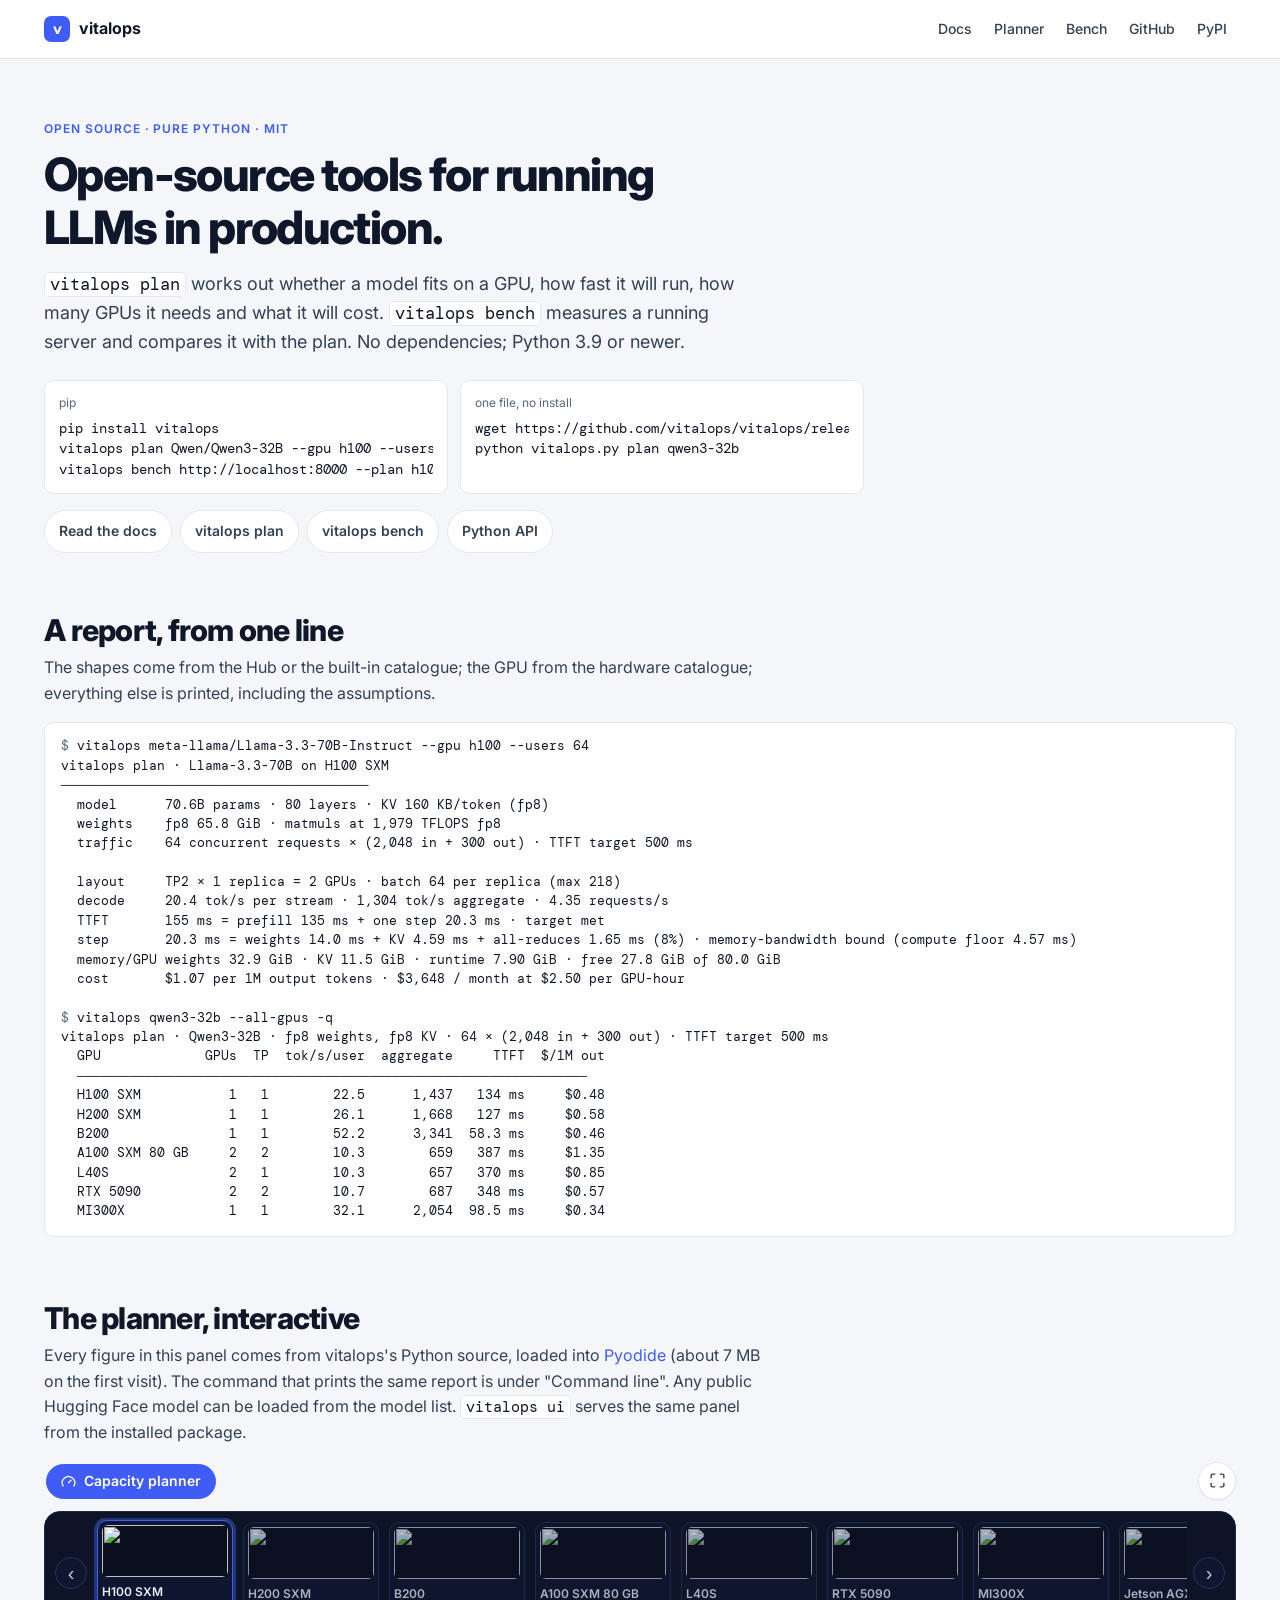
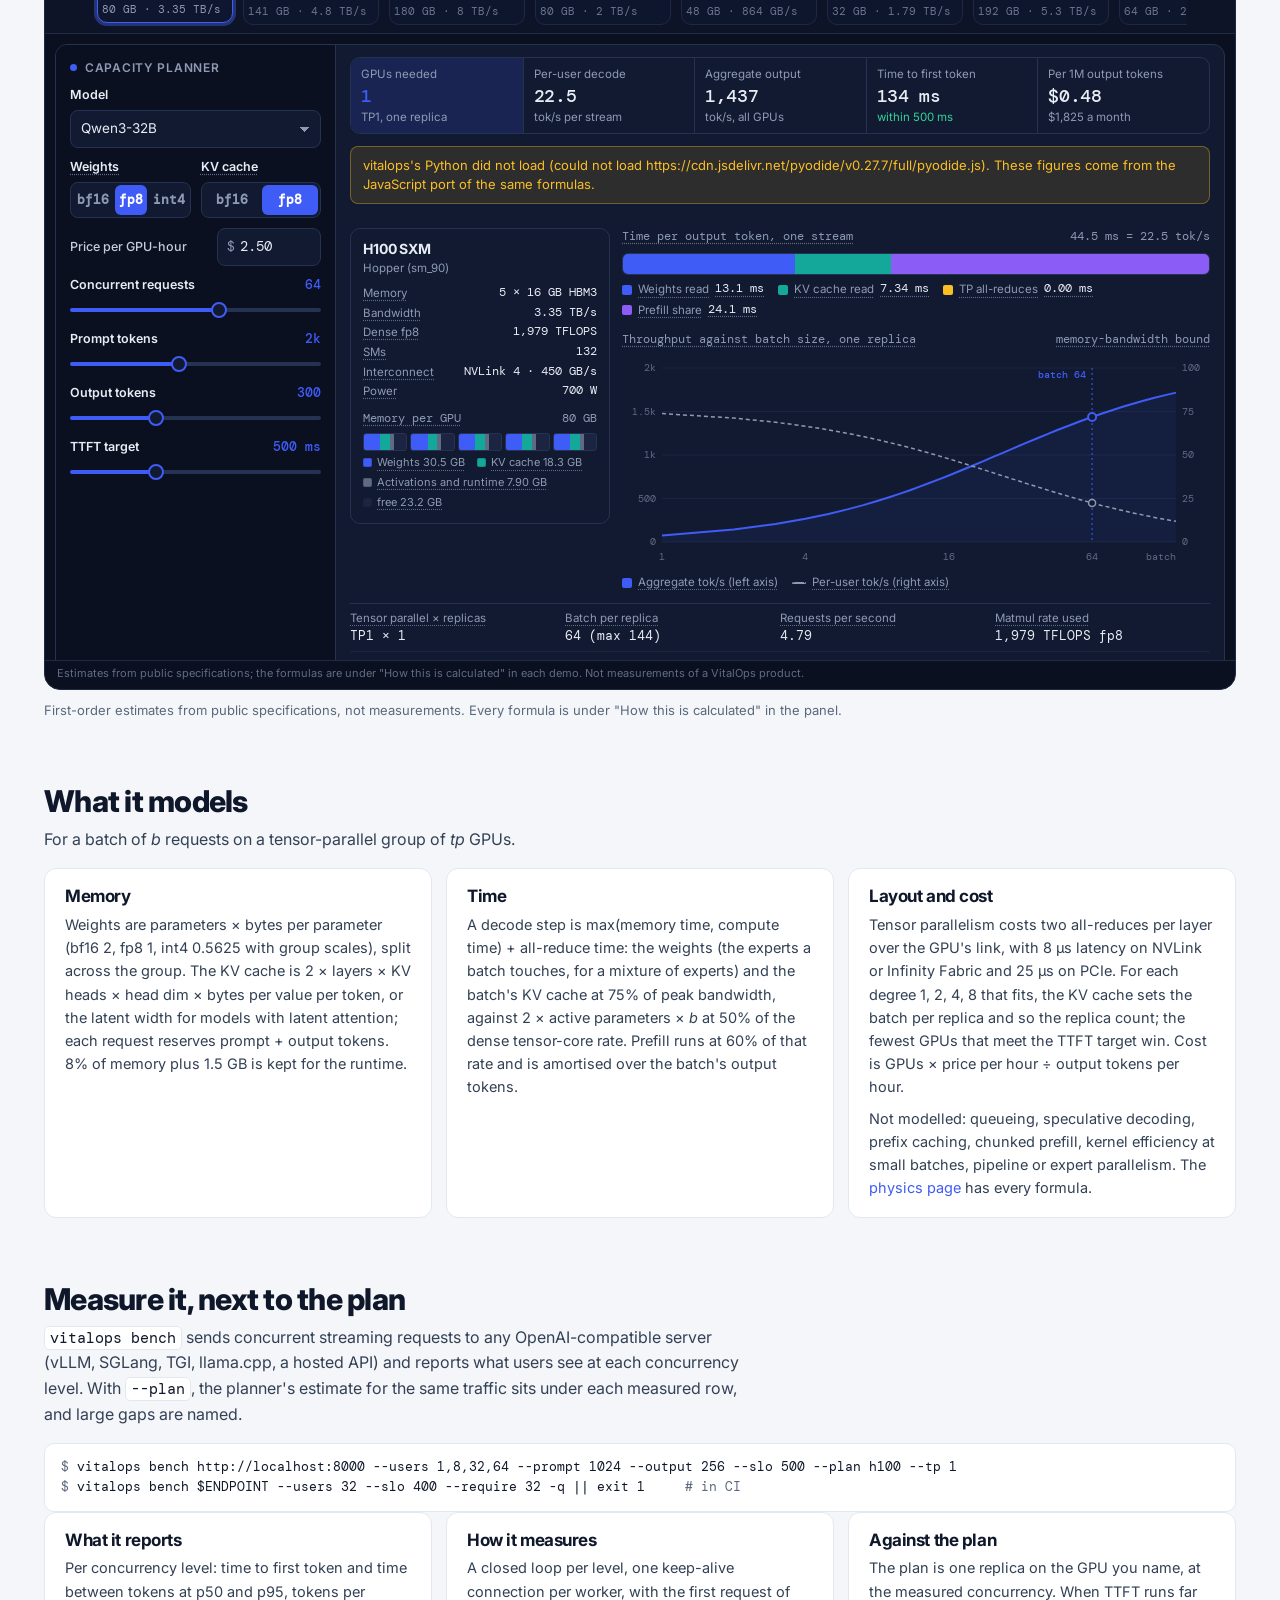
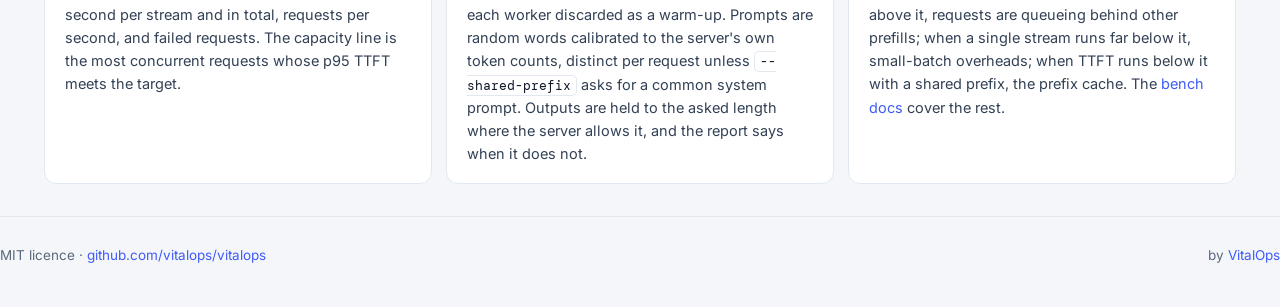
==== commit 3b9d2e69: "Tagline: open-source tools for running LLMs in production" ====
--- a/docs/index.html
+++ b/docs/index.html
@@ -4,14 +4,14 @@
 <meta charset="UTF-8">
 <meta name="viewport" content="width=device-width, initial-scale=1.0">
 <meta name="color-scheme" content="light">
-<title>vitalops · plan an LLM deployment, then measure it</title>
-<meta name="description" content="vitalops is open-source tooling for LLM inference in pure Python. vitalops plan estimates memory, tokens per second, time to first token, tensor-parallel layout and cost for any Hugging Face model on any GPU; vitalops bench measures an OpenAI-compatible endpoint against that plan.">
+<title>vitalops · open-source tools for running LLMs in production</title>
+<meta name="description" content="vitalops is a set of open-source tools for running LLMs in production, in pure Python. vitalops plan estimates memory, tokens per second, time to first token, tensor-parallel layout and cost for any Hugging Face model on any GPU; vitalops bench measures an OpenAI-compatible endpoint against that plan.">
 <link rel="canonical" href="https://vitalops.ai/oss/">
 <meta name="theme-color" content="#f5f6fa">
 <link rel="icon" type="image/svg+xml" href="data:image/svg+xml,%3Csvg xmlns='http://www.w3.org/2000/svg' viewBox='0 0 32 32'%3E%3Crect width='32' height='32' rx='7' fill='%233f5cf6'/%3E%3Cpath d='M8 11h16M16 11v12' stroke='%23fff' stroke-width='3.2' stroke-linecap='round'/%3E%3C/svg%3E">
 <meta property="og:type" content="website">
 <meta property="og:title" content="vitalops">
-<meta property="og:description" content="Plan an LLM deployment from a model and a GPU, then measure the server against the plan. Pure Python, no dependencies.">
+<meta property="og:description" content="Open-source tools for running LLMs in production. Pure Python, no dependencies.">
 <meta property="og:url" content="https://vitalops.ai/oss/">
 <link rel="alternate" type="text/plain" href="agent-prompt.txt" title="Prompt for agents">
 <link rel="alternate" type="text/plain" href="llms.txt" title="Raw docs for agents">
@@ -75,9 +75,9 @@
 
 <main>
 <section class="hero"><div class="wrap">
-  <span class="k">Open-source inference tooling · pure Python</span>
-  <h1>Plan an LLM deployment from a model and a GPU, then measure the server against the plan.</h1>
-  <p class="lede"><code>vitalops plan</code> answers whether a model fits, how fast it runs, how many GPUs it takes and what it costs. It reads a model's shapes from its <code>config.json</code> on the Hugging Face Hub, takes the GPU from a catalogue of datasheet figures, and applies a first-order model of inference: decode bound by memory bandwidth, prefill by compute, tensor parallelism over the real link. It finds the fewest GPUs that meet a time-to-first-token target and prices the result. <code>vitalops bench</code> then measures a running server at the concurrency you care about and prints the estimate next to each measurement. No dependencies; Python 3.9 or newer.</p>
+  <span class="k">Open source · pure Python · MIT</span>
+  <h1>Open-source tools for running LLMs in production.</h1>
+  <p class="lede"><code>vitalops plan</code> works out whether a model fits on a GPU, how fast it will run, how many GPUs it needs and what it will cost. <code>vitalops bench</code> measures a running server and compares it with the plan. No dependencies; Python 3.9 or newer.</p>
   <div class="install">
     <div><small>pip</small><pre>pip install vitalops
 vitalops plan Qwen/Qwen3-32B --gpu h100 --users 64
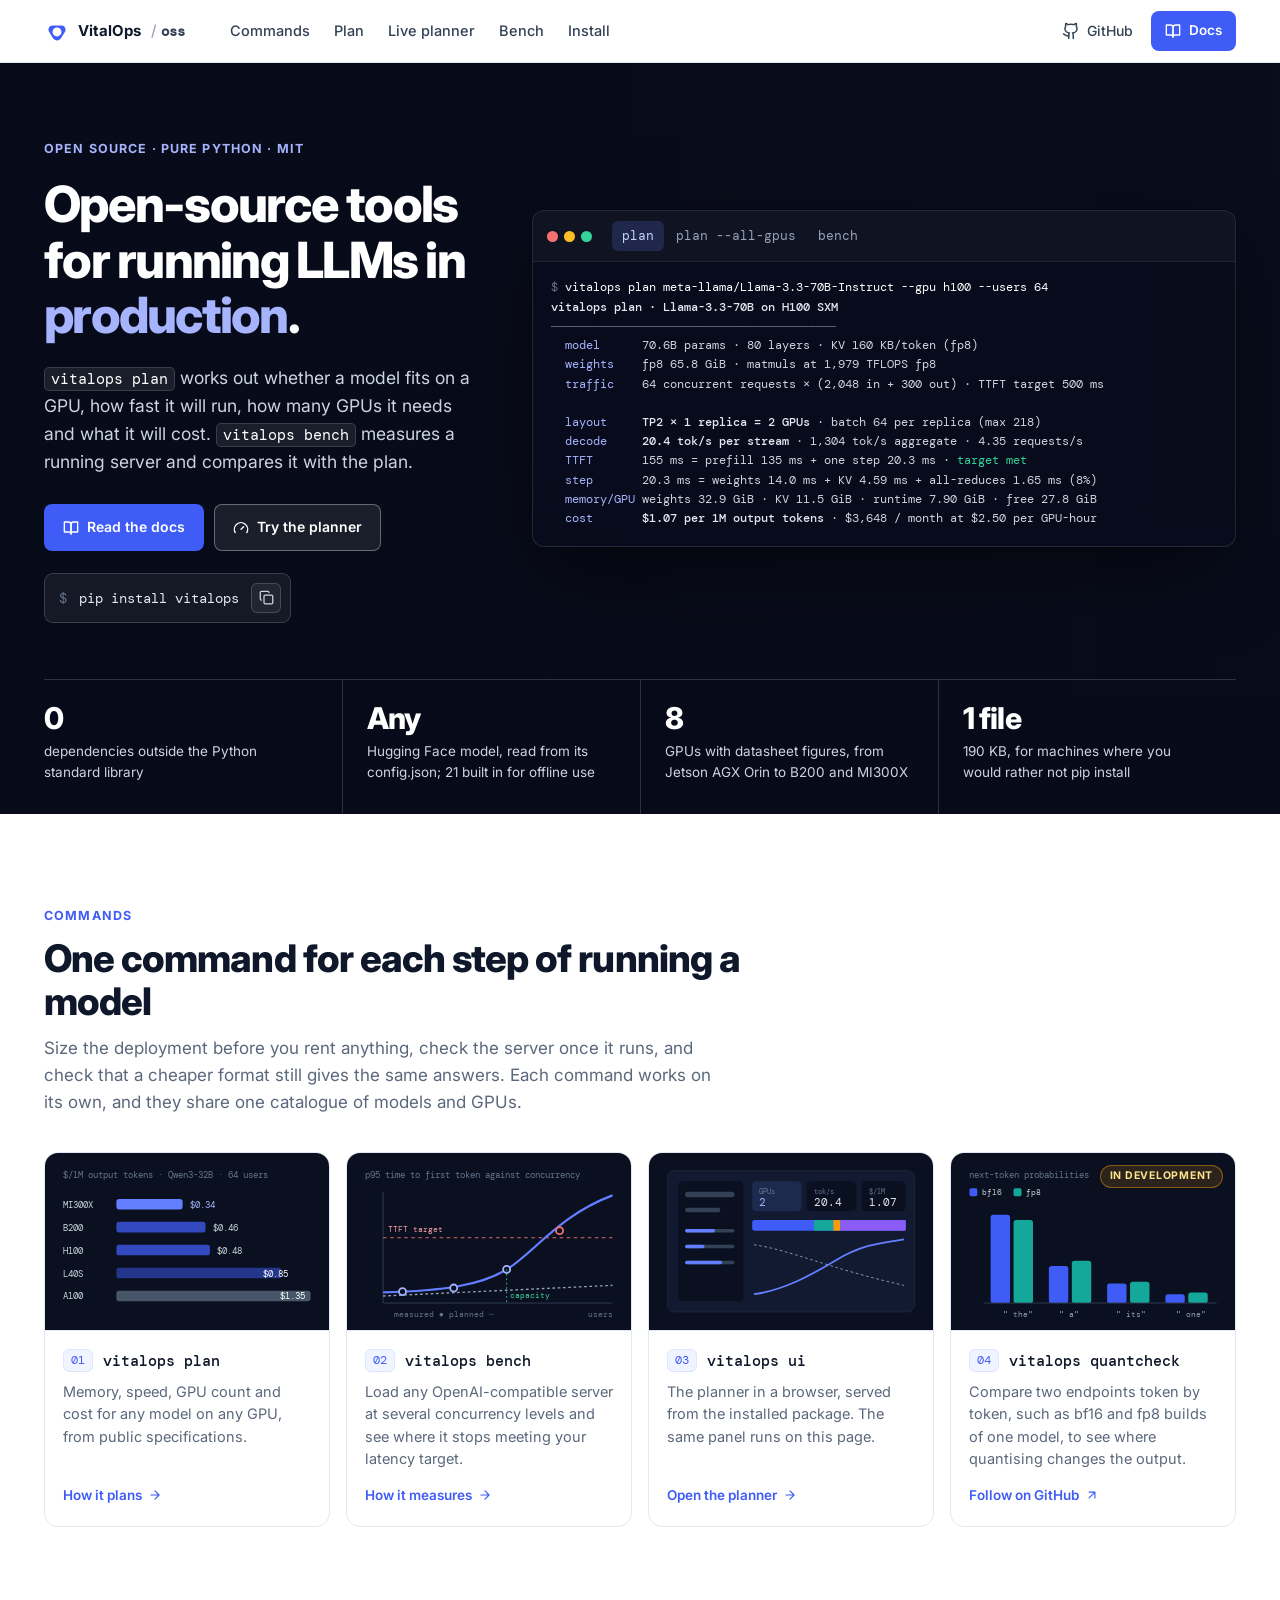
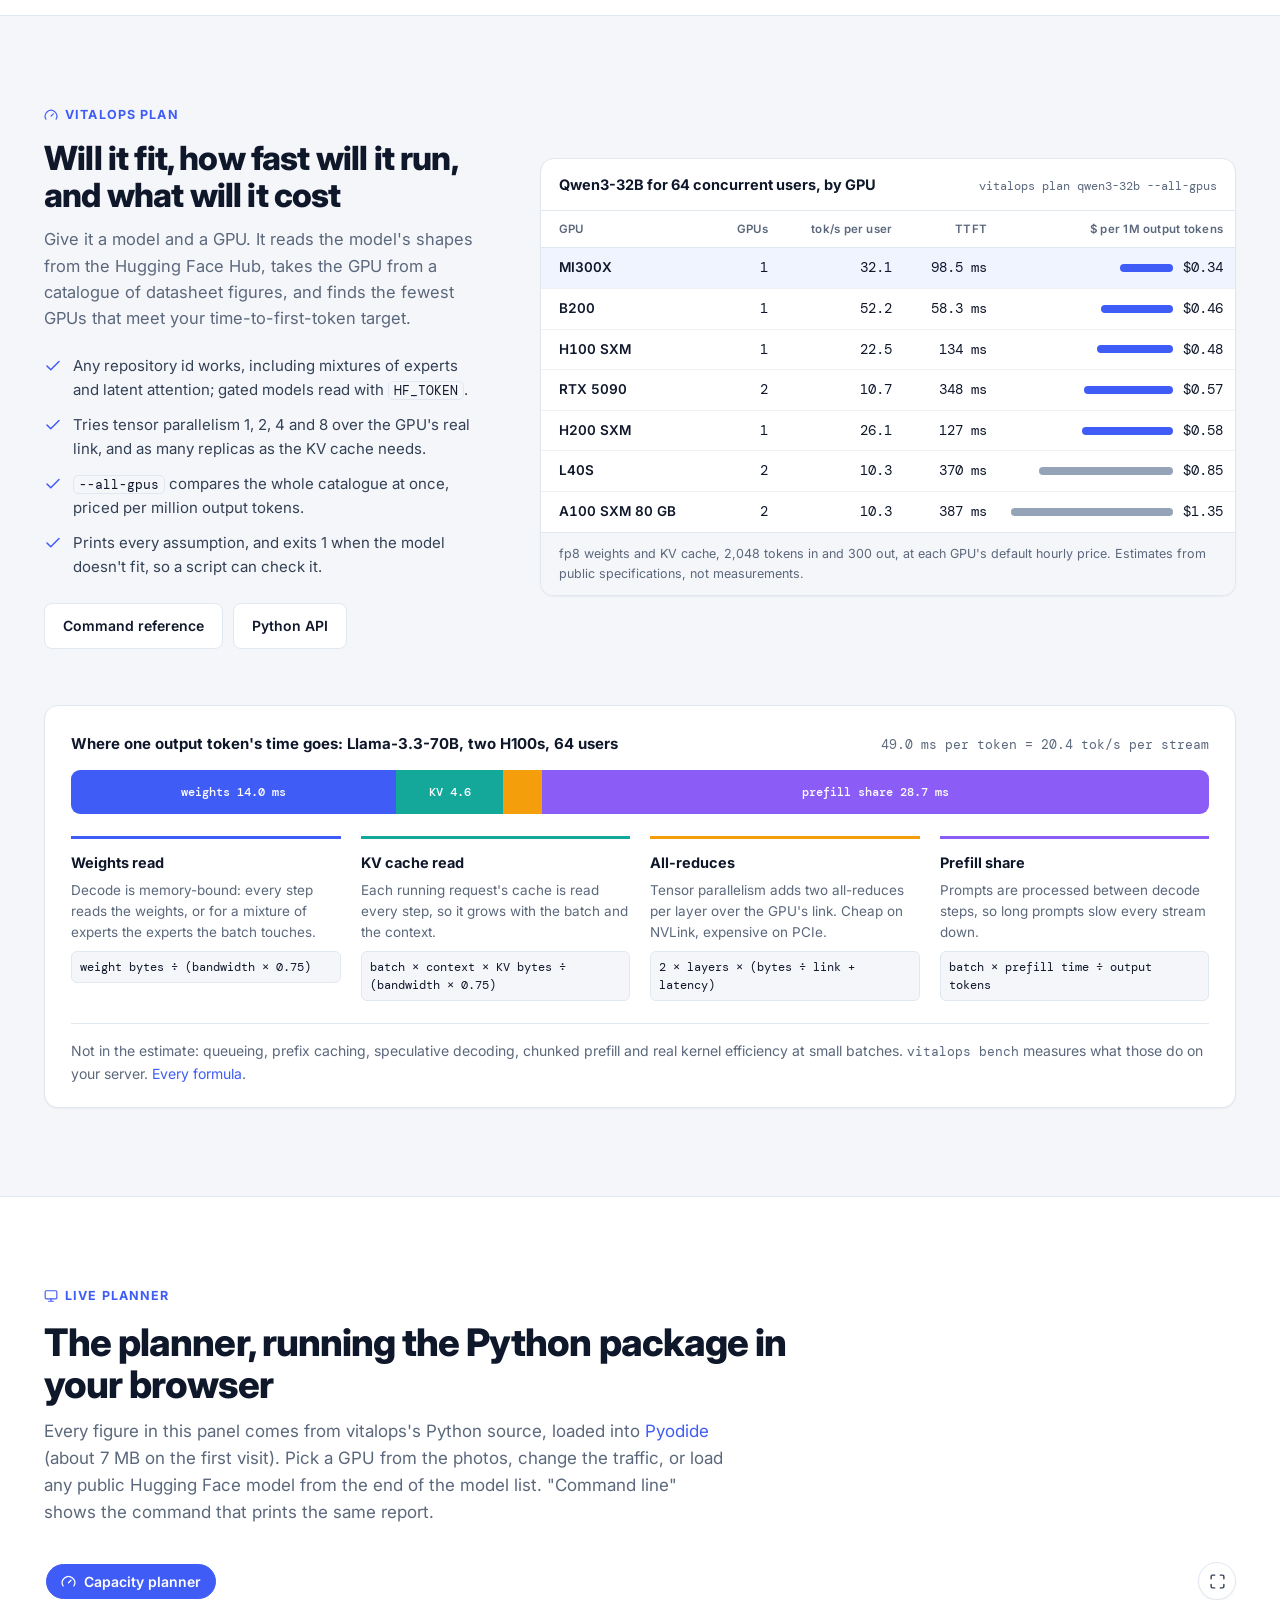
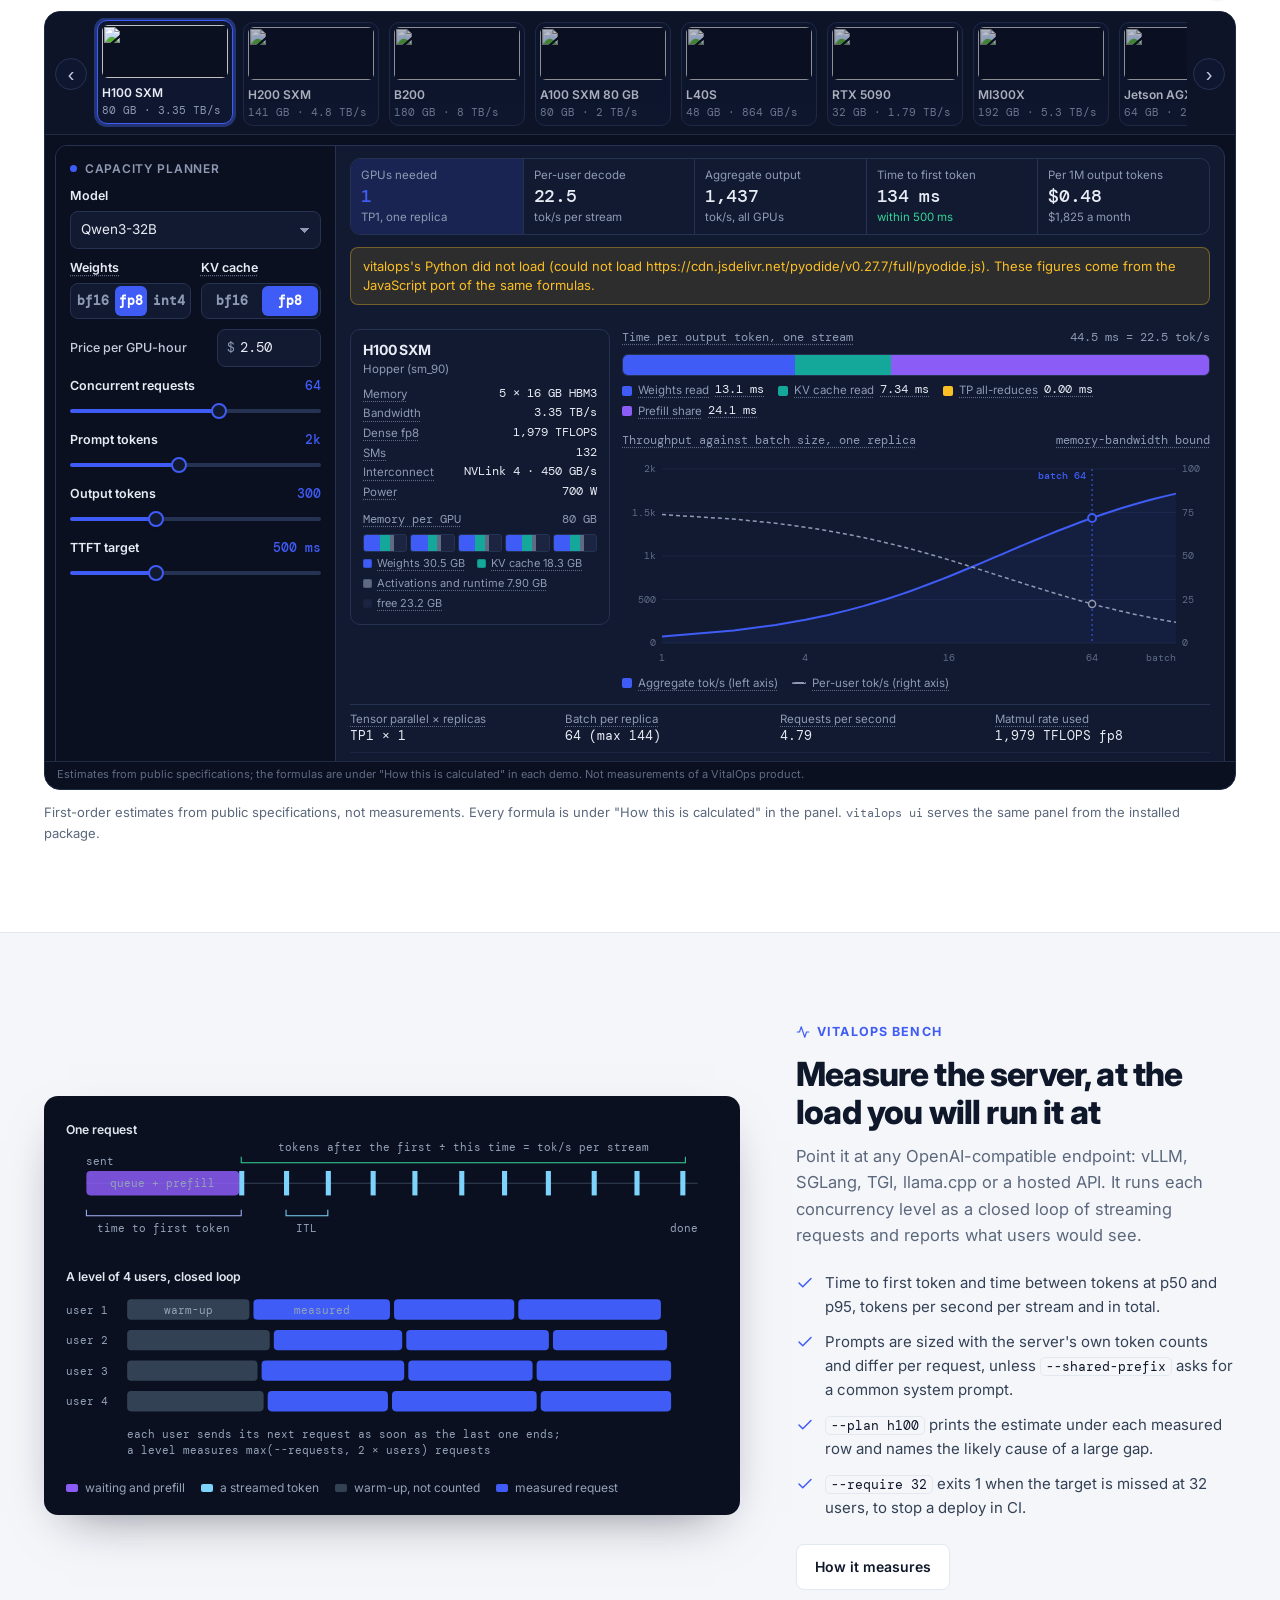
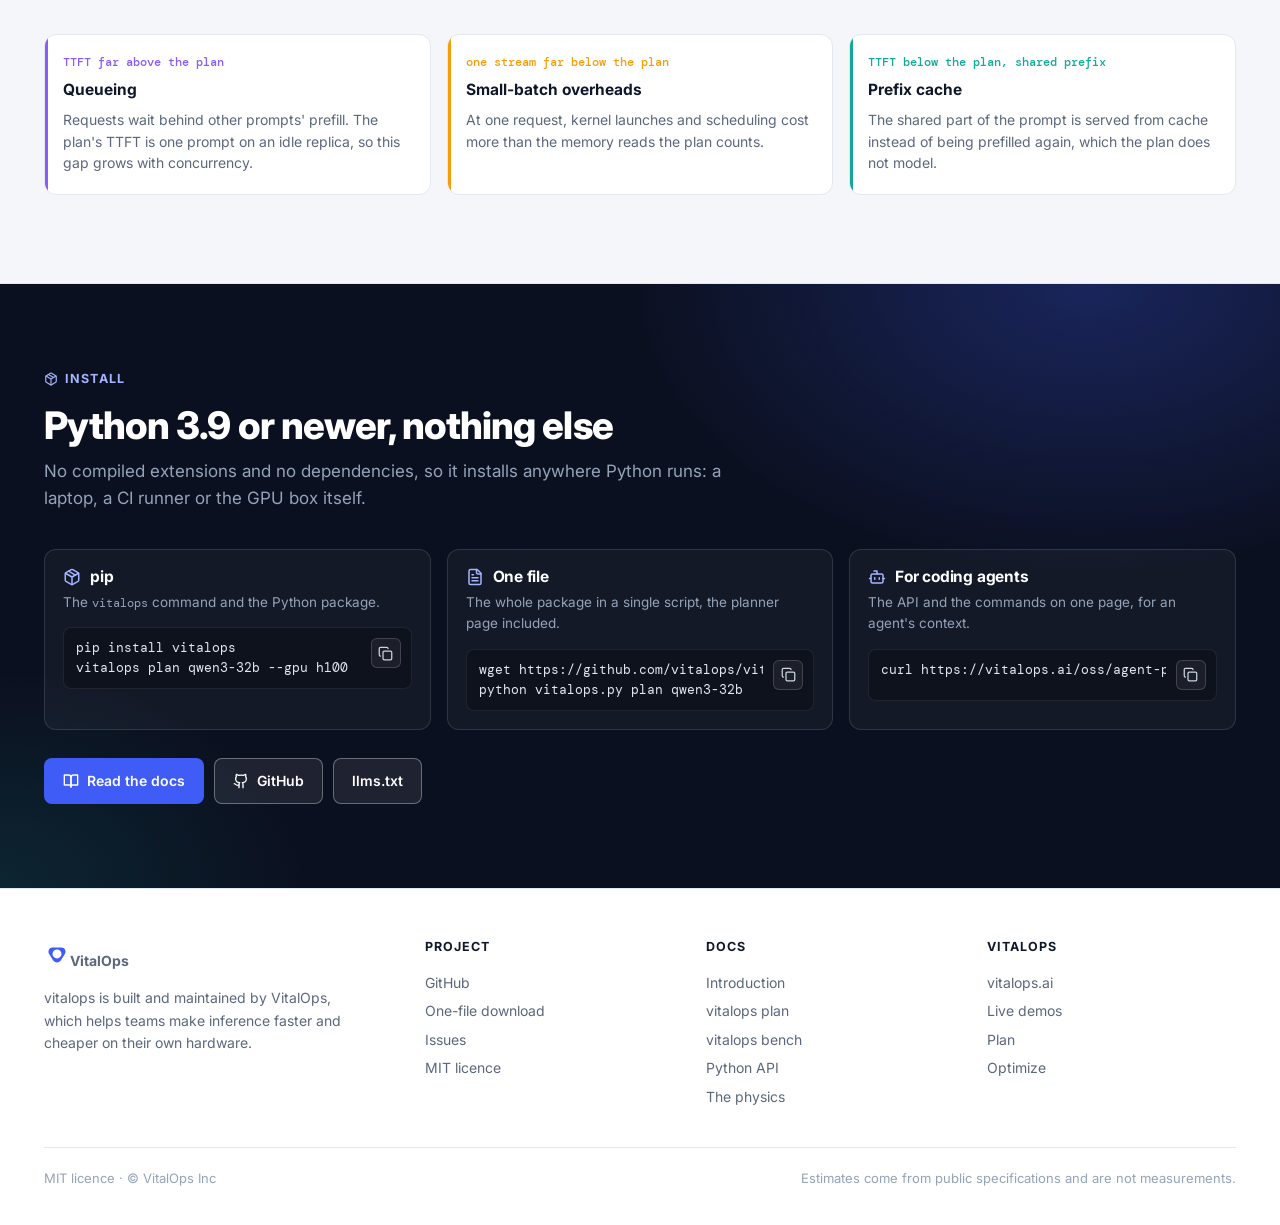
==== commit 73beb16a: "Landing page in vitalops.ai's design A dark photo hero with a terminal of real plan and bench output" ====
--- a/docs/index.html
+++ b/docs/index.html
@@ -1,5 +1,5 @@
 <!DOCTYPE html>
-<html lang="en" style="color-scheme:light">
+<html lang="en">
 <head>
 <meta charset="UTF-8">
 <meta name="viewport" content="width=device-width, initial-scale=1.0">
@@ -7,8 +7,9 @@
 <title>vitalops · open-source tools for running LLMs in production</title>
 <meta name="description" content="vitalops is a set of open-source tools for running LLMs in production, in pure Python. vitalops plan estimates memory, tokens per second, time to first token, tensor-parallel layout and cost for any Hugging Face model on any GPU; vitalops bench measures an OpenAI-compatible endpoint against that plan.">
 <link rel="canonical" href="https://vitalops.ai/oss/">
-<meta name="theme-color" content="#f5f6fa">
-<link rel="icon" type="image/svg+xml" href="data:image/svg+xml,%3Csvg xmlns='http://www.w3.org/2000/svg' viewBox='0 0 32 32'%3E%3Crect width='32' height='32' rx='7' fill='%233f5cf6'/%3E%3Cpath d='M8 11h16M16 11v12' stroke='%23fff' stroke-width='3.2' stroke-linecap='round'/%3E%3C/svg%3E">
+<meta name="theme-color" content="#0b1020">
+<link rel="icon" type="image/svg+xml" href="https://vitalops.ai/assets/vo-mark.svg">
+<link rel="icon" type="image/png" sizes="32x32" href="https://vitalops.ai/assets/favicon-32.png">
 <meta property="og:type" content="website">
 <meta property="og:title" content="vitalops">
 <meta property="og:description" content="Open-source tools for running LLMs in production. Pure Python, no dependencies.">
@@ -18,134 +19,300 @@
 <link rel="preconnect" href="https://fonts.googleapis.com">
 <link rel="preconnect" href="https://fonts.gstatic.com" crossorigin>
 <link href="https://fonts.googleapis.com/css2?family=Inter:wght@400;500;600;700;800&family=DM+Mono:wght@400;500&display=swap" rel="stylesheet">
-<style>
-:root{--bg:#f5f6fa;--white:#fff;--ink:#0f172a;--ink2:#334155;--ink3:#5b687c;--ink4:#94a3b8;--line:#e2e8f0;--line2:#eef2f7;--brand:#3f5cf6;--brand2:#637fff;--brandD:#2737bd;--brand50:#eff4ff;--brand100:#dbe5ff;--brand200:#bdcdff;--ok:#059669;--warn:#b45309;--bad:#be123c;--font:Inter,system-ui,-apple-system,"Segoe UI",sans-serif;--mono:'DM Mono',ui-monospace,monospace}
-*{box-sizing:border-box;margin:0;padding:0}
-html{scroll-behavior:smooth}
-body{background:var(--bg);color:var(--ink2);font-family:var(--font);font-size:16px;line-height:1.6;-webkit-font-smoothing:antialiased;overflow-x:hidden}
-a{color:var(--brand);text-decoration:none}a:hover{text-decoration:underline}
-.wrap{max-width:1240px;margin:0 auto;padding:0 24px}
-@media(max-width:600px){.wrap{padding:0 16px}}
-h1,h2,h3{color:var(--ink);letter-spacing:-.025em;line-height:1.15}
-h2{font-size:clamp(24px,2.6vw,30px);font-weight:800}
-h3{font-size:17px;font-weight:700}
-code{font-family:var(--mono);font-size:.92em;color:var(--ink);background:var(--white);border:1px solid var(--line);border-radius:5px;padding:1px 5px}
-pre{font-family:var(--mono);font-size:13px;line-height:1.55;color:var(--ink);background:var(--white);border:1px solid var(--line);border-radius:10px;padding:14px 16px;overflow-x:auto;white-space:pre}
-pre code{border:0;padding:0;background:none;font-size:inherit}
-.top{position:sticky;top:0;z-index:40;background:rgba(255,255,255,.92);backdrop-filter:blur(10px);border-bottom:1px solid var(--line)}
-.top-in{display:flex;align-items:center;justify-content:space-between;height:58px;gap:16px}
-.logo{display:flex;align-items:center;gap:9px;font-weight:700;color:var(--ink);font-size:16px}
-.logo i{width:26px;height:26px;border-radius:7px;background:var(--brand);display:inline-grid;place-items:center;color:#fff;font-style:normal;font-family:var(--mono);font-size:14px;font-weight:700}
-.links{display:flex;gap:4px}
-.links a{padding:7px 9px;border-radius:7px;font-size:14px;font-weight:500;color:var(--ink2)}
-@media(max-width:420px){.links a{padding:6px 6px;font-size:13px}.top-in{gap:8px}}
-.links a:hover{background:var(--bg);color:var(--ink);text-decoration:none}
-.hero{padding:56px 0 28px}
-.hero h1{font-size:clamp(30px,4vw,46px);font-weight:800;letter-spacing:-.035em;max-width:22ch}
-.hero .lede{font-size:18px;max-width:64ch;margin-top:16px}
-.k{display:inline-block;font-size:12px;font-weight:600;letter-spacing:.08em;text-transform:uppercase;color:var(--brand);margin-bottom:10px}
-.install{display:grid;grid-template-columns:1fr 1fr;gap:12px;margin-top:24px;max-width:820px}
-.install div{background:var(--white);border:1px solid var(--line);border-radius:10px;padding:12px 14px;min-width:0}
-.install small{display:block;font-size:12px;color:var(--ink3);margin-bottom:6px}
-.install pre{border:0;padding:0;background:none;font-size:13.5px;overflow-x:auto}
-@media(max-width:700px){.install{grid-template-columns:1fr}}
-.pill{display:inline-flex;align-items:center;gap:8px;padding:9px 14px;border:1px solid var(--line);border-radius:999px;background:var(--white);font-size:14px;font-weight:600;color:var(--ink2);margin:16px 8px 0 0}
-.pill:hover{border-color:var(--brand200);color:var(--brand);text-decoration:none}
-section{padding:32px 0}
-.sec-h{max-width:720px;margin-bottom:16px}
-.sec-h p{margin-top:8px;color:var(--ink2)}
-.transcript{font-size:12.5px}
-.transcript .c{color:var(--ink3)}
-.lab{min-height:300px}
-.lab-note{font-size:13px;color:var(--ink3);margin-top:10px}
-.cols{display:grid;grid-template-columns:repeat(3,minmax(0,1fr));gap:14px}
-.card{background:var(--white);border:1px solid var(--line);border-radius:12px;padding:18px 20px}
-.card h3{margin-bottom:6px}
-.card p{font-size:14.5px;color:var(--ink2)}
-.card p+p{margin-top:8px}
-@media(max-width:900px){.cols{grid-template-columns:1fr}}
-.foot{padding:28px 0 40px;border-top:1px solid var(--line);font-size:13.5px;color:var(--ink3);display:flex;justify-content:space-between;gap:12px;flex-wrap:wrap}
-</style>
+<link rel="stylesheet" href="site.css">
 </head>
 <body>
-<header class="top"><div class="wrap top-in">
-  <a class="logo" href="./"><i>v</i>vitalops</a>
-  <nav class="links"><a href="docs/">Docs</a><a href="#demo">Planner</a><a href="#bench">Bench</a><a href="https://github.com/vitalops/vitalops">GitHub</a><a href="https://pypi.org/project/vitalops/">PyPI</a></nav>
+<svg width="0" height="0" style="position:absolute" aria-hidden="true">
+  <defs><mask id="ptm"><path fill="white" d="M50,8 C57,8 63,11 67,16 L85,46 C89,52 89,59 86,65 C83,71 77,74 71,74 L29,74 C23,74 17,71 14,65 C11,59 11,52 15,46 L33,16 C37,11 43,8 50,8 Z"/><circle cx="50" cy="46" r="20" fill="black"/></mask></defs>
+  <symbol id="vo-logo" viewBox="-8 -8 116 116"><g transform="rotate(180 50 50)"><rect width="100" height="100" fill="currentColor" mask="url(#ptm)"/></g></symbol>
+  <symbol id="i-gauge" viewBox="0 0 24 24"><path d="m12 14 4-4"/><path d="M3.34 19a10 10 0 1 1 17.32 0"/></symbol>
+  <symbol id="i-activity" viewBox="0 0 24 24"><path d="M22 12h-4l-3 9L9 3l-3 9H2"/></symbol>
+  <symbol id="i-monitor" viewBox="0 0 24 24"><rect width="20" height="14" x="2" y="3" rx="2"/><path d="M8 21h8M12 17v4"/></symbol>
+  <symbol id="i-flask" viewBox="0 0 24 24"><path d="M10 2v7.527a2 2 0 0 1-.211.896L4.72 20.55a1 1 0 0 0 .9 1.45h12.76a1 1 0 0 0 .9-1.45l-5.069-10.127A2 2 0 0 1 14 9.527V2"/><path d="M8.5 2h7M7 16h10"/></symbol>
+  <symbol id="i-check" viewBox="0 0 24 24"><path d="M20 6 9 17l-5-5"/></symbol>
+  <symbol id="i-copy" viewBox="0 0 24 24"><rect width="14" height="14" x="8" y="8" rx="2"/><path d="M4 16c-1.1 0-2-.9-2-2V4c0-1.1.9-2 2-2h10c1.1 0 2 .9 2 2"/></symbol>
+  <symbol id="i-arrow" viewBox="0 0 24 24"><path d="M5 12h14M12 5l7 7-7 7"/></symbol>
+  <symbol id="i-up-right" viewBox="0 0 24 24"><path d="M7 7h10v10M7 17 17 7"/></symbol>
+  <symbol id="i-book" viewBox="0 0 24 24"><path d="M2 3h6a4 4 0 0 1 4 4v14a3 3 0 0 0-3-3H2z"/><path d="M22 3h-6a4 4 0 0 0-4 4v14a3 3 0 0 1 3-3h7z"/></symbol>
+  <symbol id="i-package" viewBox="0 0 24 24"><path d="m7.5 4.27 9 5.15"/><path d="M21 8a2 2 0 0 0-1-1.73l-7-4a2 2 0 0 0-2 0l-7 4A2 2 0 0 0 3 8v8a2 2 0 0 0 1 1.73l7 4a2 2 0 0 0 2 0l7-4A2 2 0 0 0 21 16Z"/><path d="m3.3 7 8.7 5 8.7-5M12 22V12"/></symbol>
+  <symbol id="i-file" viewBox="0 0 24 24"><path d="M15 2H6a2 2 0 0 0-2 2v16a2 2 0 0 0 2 2h12a2 2 0 0 0 2-2V7Z"/><path d="M14 2v4a2 2 0 0 0 2 2h4M10 9H8M16 13H8M16 17H8"/></symbol>
+  <symbol id="i-git" viewBox="0 0 24 24"><path d="M15 22v-4a4.8 4.8 0 0 0-1-3.5c3 0 6-2 6-5.5.08-1.25-.27-2.48-1-3.5.28-1.15.28-2.35 0-3.5 0 0-1 0-3 1.5-2.64-.5-5.36-.5-8 0C6 2 5 2 5 2c-.3 1.15-.3 2.35 0 3.5A5.403 5.403 0 0 0 4 9c0 3.5 3 5.5 6 5.5-.39.49-.68 1.05-.85 1.65-.17.6-.22 1.23-.15 1.85v4"/><path d="M9 18c-4.51 2-5-2-7-2"/></symbol>
+  <symbol id="i-bot" viewBox="0 0 24 24"><path d="M12 8V4H8"/><rect width="16" height="12" x="4" y="8" rx="2"/><path d="M2 14h2M20 14h2M15 13v2M9 13v2"/></symbol>
+</svg>
+
+<header class="nav"><div class="wrap nav-in">
+  <a class="logo" href="https://vitalops.ai/" aria-label="VitalOps"><svg aria-hidden="true"><use href="#vo-logo"/></svg>VitalOps<em>/ <b>oss</b></em></a>
+  <nav class="nav-links" aria-label="Page">
+    <a href="#commands">Commands</a><a href="#plan">Plan</a><a href="#demo">Live planner</a><a href="#bench">Bench</a><a href="#install">Install</a>
+  </nav>
+  <div class="nav-act">
+    <a class="nav-gh" href="https://github.com/vitalops/vitalops"><svg class="ic"><use href="#i-git"/></svg><span>GitHub</span></a>
+    <a class="btn btn-p btn-sm" href="docs/"><svg class="ic"><use href="#i-book"/></svg>Docs</a>
+  </div>
 </div></header>
 
 <main>
-<section class="hero"><div class="wrap">
-  <span class="k">Open source · pure Python · MIT</span>
-  <h1>Open-source tools for running LLMs in production.</h1>
-  <p class="lede"><code>vitalops plan</code> works out whether a model fits on a GPU, how fast it will run, how many GPUs it needs and what it will cost. <code>vitalops bench</code> measures a running server and compares it with the plan. No dependencies; Python 3.9 or newer.</p>
-  <div class="install">
-    <div><small>pip</small><pre>pip install vitalops
-vitalops plan Qwen/Qwen3-32B --gpu h100 --users 64
-vitalops bench http://localhost:8000 --plan h100</pre></div>
-    <div><small>one file, no install</small><pre>wget https://github.com/vitalops/vitalops/releases/download/onefile/vitalops.py
-python vitalops.py plan qwen3-32b</pre></div>
-  </div>
-  <a class="pill" href="docs/">Read the docs</a><a class="pill" href="docs/#cli">vitalops plan</a><a class="pill" href="docs/#bench">vitalops bench</a><a class="pill" href="docs/#python-api">Python API</a>
-</div></section>
-
-<section><div class="wrap">
-  <div class="sec-h"><h2>A report, from one line</h2><p>The shapes come from the Hub or the built-in catalogue; the GPU from the hardware catalogue; everything else is printed, including the assumptions.</p></div>
-<pre class="transcript"><span class="c">$</span> vitalops meta-llama/Llama-3.3-70B-Instruct --gpu h100 --users 64
-vitalops plan · Llama-3.3-70B on H100 SXM
-─────────────────────────────────────────
-  model      70.6B params · 80 layers · KV 160 KB/token (fp8)
-  weights    fp8 65.8 GiB · matmuls at 1,979 TFLOPS fp8
-  traffic    64 concurrent requests × (2,048 in + 300 out) · TTFT target 500 ms
-
-  layout     TP2 × 1 replica = 2 GPUs · batch 64 per replica (max 218)
-  decode     20.4 tok/s per stream · 1,304 tok/s aggregate · 4.35 requests/s
-  TTFT       155 ms = prefill 135 ms + one step 20.3 ms · target met
-  step       20.3 ms = weights 14.0 ms + KV 4.59 ms + all-reduces 1.65 ms (8%) · memory-bandwidth bound (compute floor 4.57 ms)
-  memory/GPU weights 32.9 GiB · KV 11.5 GiB · runtime 7.90 GiB · free 27.8 GiB of 80.0 GiB
-  cost       $1.07 per 1M output tokens · $3,648 / month at $2.50 per GPU-hour
-
-<span class="c">$</span> vitalops qwen3-32b --all-gpus -q
-vitalops plan · Qwen3-32B · fp8 weights, fp8 KV · 64 × (2,048 in + 300 out) · TTFT target 500 ms
-  GPU             GPUs  TP  tok/s/user  aggregate     TTFT  $/1M out
-  ────────────────────────────────────────────────────────────────────
+<section class="hero">
+  <div class="hero-bg" aria-hidden="true"></div>
+  <div class="wrap hero-in">
+    <div>
+      <span class="k">Open source · pure Python · MIT</span>
+      <h1>Open-source tools for running LLMs in <em>production</em>.</h1>
+      <p class="lede"><code>vitalops plan</code> works out whether a model fits on a GPU, how fast it will run, how many GPUs it needs and what it will cost. <code>vitalops bench</code> measures a running server and compares it with the plan.</p>
+      <div class="hero-cta">
+        <a class="btn btn-p" href="docs/"><svg class="ic"><use href="#i-book"/></svg>Read the docs</a>
+        <a class="btn btn-g" href="#demo"><svg class="ic"><use href="#i-gauge"/></svg>Try the planner</a>
+      </div>
+      <div class="pip"><span>$</span>pip install vitalops<button class="copy" type="button" data-copy="pip install vitalops" aria-label="Copy the install command"><svg class="ic"><use href="#i-copy"/></svg></button></div>
+    </div>
+    <div class="term" data-tabs>
+      <div class="term-bar">
+        <div class="dots" aria-hidden="true"><i></i><i></i><i></i></div>
+        <div class="term-tabs" role="tablist" aria-label="Example output">
+          <button type="button" role="tab" aria-selected="true" aria-controls="t-plan" id="tb-plan">plan</button>
+          <button type="button" role="tab" aria-selected="false" aria-controls="t-all" id="tb-all">plan --all-gpus</button>
+          <button type="button" role="tab" aria-selected="false" aria-controls="t-bench" id="tb-bench">bench</button>
+        </div>
+        <span class="term-note" data-note-for="t-bench" hidden>against tests/mock_server.py, not a GPU</span>
+      </div>
+<pre id="t-plan" role="tabpanel" aria-labelledby="tb-plan"><span class="t-c">$</span> <span class="t-cmd">vitalops plan meta-llama/Llama-3.3-70B-Instruct --gpu h100 --users 64</span>
+<span class="t-h">vitalops plan · Llama-3.3-70B on H100 SXM</span>
+<span class="t-dim">─────────────────────────────────────────</span>
+  <span class="t-p">model</span>      70.6B params · 80 layers · KV 160 KB/token (fp8)
+  <span class="t-p">weights</span>    fp8 65.8 GiB · matmuls at 1,979 TFLOPS fp8
+  <span class="t-p">traffic</span>    64 concurrent requests × (2,048 in + 300 out) · TTFT target 500 ms
+
+  <span class="t-p">layout</span>     <span class="t-h">TP2 × 1 replica = 2 GPUs</span> · batch 64 per replica (max 218)
+  <span class="t-p">decode</span>     <span class="t-h">20.4 tok/s per stream</span> · 1,304 tok/s aggregate · 4.35 requests/s
+  <span class="t-p">TTFT</span>       155 ms = prefill 135 ms + one step 20.3 ms · <span class="t-ok">target met</span>
+  <span class="t-p">step</span>       20.3 ms = weights 14.0 ms + KV 4.59 ms + all-reduces 1.65 ms (8%)
+  <span class="t-p">memory/GPU</span> weights 32.9 GiB · KV 11.5 GiB · runtime 7.90 GiB · free 27.8 GiB
+  <span class="t-p">cost</span>       <span class="t-h">$1.07 per 1M output tokens</span> · $3,648 / month at $2.50 per GPU-hour</pre>
+<pre id="t-all" role="tabpanel" aria-labelledby="tb-all" hidden><span class="t-c">$</span> <span class="t-cmd">vitalops plan qwen3-32b --all-gpus -q</span>
+<span class="t-h">vitalops plan · Qwen3-32B · fp8 weights, fp8 KV · 64 × (2,048 in + 300 out)</span>
+  <span class="t-p">GPU             GPUs  TP  tok/s/user  aggregate     TTFT  $/1M out</span>
+  <span class="t-dim">────────────────────────────────────────────────────────────────────</span>
   H100 SXM           1   1        22.5      1,437   134 ms     $0.48
   H200 SXM           1   1        26.1      1,668   127 ms     $0.58
   B200               1   1        52.2      3,341  58.3 ms     $0.46
   A100 SXM 80 GB     2   2        10.3        659   387 ms     $1.35
   L40S               2   1        10.3        657   370 ms     $0.85
   RTX 5090           2   2        10.7        687   348 ms     $0.57
-  MI300X             1   1        32.1      2,054  98.5 ms     $0.34</pre>
-</div></section>
-
-<section id="demo"><div class="wrap">
-  <div class="sec-h"><h2>The planner, interactive</h2><p>Every figure in this panel comes from vitalops's Python source, loaded into <a href="https://pyodide.org">Pyodide</a> (about 7 MB on the first visit). The command that prints the same report is under "Command line". Any public Hugging Face model can be loaded from the model list. <code>vitalops ui</code> serves the same panel from the installed package.</p></div>
-  <div class="lab" data-lab-shell data-tabs="planner" data-gpu="h100"><noscript><p>The demo needs JavaScript.</p></noscript></div>
-  <p class="lab-note">First-order estimates from public specifications, not measurements. Every formula is under "How this is calculated" in the panel.</p>
-</div></section>
-
-<section><div class="wrap">
-  <div class="sec-h"><h2>What it models</h2><p>For a batch of <em>b</em> requests on a tensor-parallel group of <em>tp</em> GPUs.</p></div>
-  <div class="cols">
-    <div class="card"><h3>Memory</h3><p>Weights are parameters × bytes per parameter (bf16 2, fp8 1, int4 0.5625 with group scales), split across the group. The KV cache is 2 × layers × KV heads × head dim × bytes per value per token, or the latent width for models with latent attention; each request reserves prompt + output tokens. 8% of memory plus 1.5 GB is kept for the runtime.</p></div>
-    <div class="card"><h3>Time</h3><p>A decode step is max(memory time, compute time) + all-reduce time: the weights (the experts a batch touches, for a mixture of experts) and the batch's KV cache at 75% of peak bandwidth, against 2 × active parameters × <em>b</em> at 50% of the dense tensor-core rate. Prefill runs at 60% of that rate and is amortised over the batch's output tokens.</p></div>
-    <div class="card"><h3>Layout and cost</h3><p>Tensor parallelism costs two all-reduces per layer over the GPU's link, with 8 µs latency on NVLink or Infinity Fabric and 25 µs on PCIe. For each degree 1, 2, 4, 8 that fits, the KV cache sets the batch per replica and so the replica count; the fewest GPUs that meet the TTFT target win. Cost is GPUs × price per hour ÷ output tokens per hour.</p><p>Not modelled: queueing, speculative decoding, prefix caching, chunked prefill, kernel efficiency at small batches, pipeline or expert parallelism. The <a href="docs/#physics">physics page</a> has every formula.</p></div>
-  </div>
-</div></section>
-<section id="bench"><div class="wrap">
-  <div class="sec-h"><h2>Measure it, next to the plan</h2><p><code>vitalops bench</code> sends concurrent streaming requests to any OpenAI-compatible server (vLLM, SGLang, TGI, llama.cpp, a hosted API) and reports what users see at each concurrency level. With <code>--plan</code>, the planner's estimate for the same traffic sits under each measured row, and large gaps are named.</p></div>
-<pre class="transcript"><span class="c">$</span> vitalops bench http://localhost:8000 --users 1,8,32,64 --prompt 1024 --output 256 --slo 500 --plan h100 --tp 1
-<span class="c">$</span> vitalops bench $ENDPOINT --users 32 --slo 400 --require 32 -q || exit 1     <span class="c"># in CI</span></pre>
-  <div class="cols">
-    <div class="card"><h3>What it reports</h3><p>Per concurrency level: time to first token and time between tokens at p50 and p95, tokens per second per stream and in total, requests per second, and failed requests. The capacity line is the most concurrent requests whose p95 TTFT meets the target.</p></div>
-    <div class="card"><h3>How it measures</h3><p>A closed loop per level, one keep-alive connection per worker, with the first request of each worker discarded as a warm-up. Prompts are random words calibrated to the server's own token counts, distinct per request unless <code>--shared-prefix</code> asks for a common system prompt. Outputs are held to the asked length where the server allows it, and the report says when it does not.</p></div>
-    <div class="card"><h3>Against the plan</h3><p>The plan is one replica on the GPU you name, at the measured concurrency. When TTFT runs far above it, requests are queueing behind other prefills; when a single stream runs far below it, small-batch overheads; when TTFT runs below it with a shared prefix, the prefix cache. The <a href="docs/#bench">bench docs</a> cover the rest.</p></div>
-  </div>
+  <span class="t-ok">MI300X             1   1        32.1      2,054  98.5 ms     $0.34</span></pre>
+<pre id="t-bench" role="tabpanel" aria-labelledby="tb-bench" hidden><span class="t-c">$</span> <span class="t-cmd">vitalops bench http://localhost:8000 --users 1,8,32 --slo 80 --plan h100</span>
+<span class="t-h">vitalops bench · mock/llama-tiny at http://localhost:8000</span>
+  <span class="t-p">users  requests  req/s  tok/s all  tok/s/user  TTFT p50  TTFT p95  ITL p50</span>
+  <span class="t-dim">───────────────────────────────────────────────────────────────────────────</span>
+      1  16         1.69        216       227.0     33 ms     34 ms   4.4 ms
+         <span class="t-dim">planned    2.34        300       300.1     17 ms             3.2 ms</span>
+      8  16         9.48      1,213       162.4     47 ms     48 ms   6.1 ms
+         <span class="t-dim">planned   14.57      1,865       233.2     17 ms             3.4 ms</span>
+     32  64        15.47      1,980        91.3     95 ms     <span class="t-bad">96 ms</span>  12.1 ms
+         <span class="t-dim">planned   33.04      4,229       132.2     18 ms             4.1 ms</span>
+
+  <span class="t-p">capacity</span>   <span class="t-h">8 concurrent requests</span> meet the 80 ms p95 TTFT target
+  <span class="t-p">gap</span>        At 32 requests TTFT is 5.3× the estimate: requests wait
+             behind other prefills. The planner's TTFT has no queueing.</pre>
+    </div>
+  </div>
+  <div class="wrap">
+    <div class="stats">
+      <div class="stat"><b>0</b><span>dependencies outside the Python standard library</span></div>
+      <div class="stat"><b>Any</b><span>Hugging Face model, read from its config.json; 21 built in for offline use</span></div>
+      <div class="stat"><b>8</b><span>GPUs with datasheet figures, from Jetson AGX Orin to B200 and MI300X</span></div>
+      <div class="stat"><b>1 file</b><span>190 KB, for machines where you would rather not pip install</span></div>
+    </div>
+  </div>
+</section>
+
+<section class="sec" id="commands"><div class="wrap">
+  <div class="sec-h"><span class="k">Commands</span><h2>One command for each step of running a model</h2><p class="lede">Size the deployment before you rent anything, check the server once it runs, and check that a cheaper format still gives the same answers. Each command works on its own, and they share one catalogue of models and GPUs.</p></div>
+  <div class="cmds">
+    <a class="cmd" href="#plan">
+      <div class="cmd-art" aria-hidden="true"><svg viewBox="0 0 320 200">
+        <text x="20" y="28" font-size="10" fill="#64748b">$/1M output tokens · Qwen3-32B · 64 users</text>
+        <g font-size="10.5" fill="#cbd5e1">
+          <text x="20" y="62">MI300X</text><rect x="80" y="52" width="75" height="12" rx="3" fill="#637fff"/><text x="163" y="62" fill="#a5b4fc">$0.34</text>
+          <text x="20" y="88">B200</text><rect x="80" y="78" width="101" height="12" rx="3" fill="#3f5cf6" opacity=".75"/><text x="189" y="88">$0.46</text>
+          <text x="20" y="114">H100</text><rect x="80" y="104" width="106" height="12" rx="3" fill="#3f5cf6" opacity=".75"/><text x="194" y="114">$0.48</text>
+          <text x="20" y="140">L40S</text><rect x="80" y="130" width="187" height="12" rx="3" fill="#3f5cf6" opacity=".5"/><text x="275" y="140" text-anchor="end" fill="#fff">$0.85</text>
+          <text x="20" y="166">A100</text><rect x="80" y="156" width="220" height="12" rx="3" fill="#475569"/><text x="294" y="166" text-anchor="end" fill="#fff">$1.35</text>
+        </g>
+      </svg></div>
+      <div class="cmd-b"><div class="cmd-n"><i>01</i><code>vitalops plan</code></div><p>Memory, speed, GPU count and cost for any model on any GPU, from public specifications.</p><span class="more">How it plans<svg class="ic"><use href="#i-arrow"/></svg></span></div>
+    </a>
+    <a class="cmd" href="#bench">
+      <div class="cmd-art" aria-hidden="true"><svg viewBox="0 0 320 200">
+        <text x="20" y="28" font-size="10" fill="#64748b">p95 time to first token against concurrency</text>
+        <line x1="40" y1="170" x2="300" y2="170" stroke="#334155"/><line x1="40" y1="44" x2="40" y2="170" stroke="#334155"/>
+        <line x1="40" y1="96" x2="300" y2="96" stroke="#f87171" stroke-dasharray="4 4"/><text x="46" y="90" font-size="9.5" fill="#fca5a5">TTFT target</text>
+        <path d="M40 158 C110 156 150 150 180 132 S240 70 300 48" fill="none" stroke="#637fff" stroke-width="2.5"/>
+        <path d="M40 162 L300 150" fill="none" stroke="#94a3b8" stroke-width="1.5" stroke-dasharray="3 3"/>
+        <circle cx="62" cy="157" r="4" fill="#0b1020" stroke="#a5b4fc" stroke-width="2"/><circle cx="120" cy="153" r="4" fill="#0b1020" stroke="#a5b4fc" stroke-width="2"/><circle cx="180" cy="132" r="4" fill="#0b1020" stroke="#a5b4fc" stroke-width="2"/><circle cx="240" cy="88" r="4" fill="#0b1020" stroke="#f87171" stroke-width="2"/>
+        <line x1="180" y1="132" x2="180" y2="170" stroke="#34d399" stroke-dasharray="2 3"/><text x="184" y="164" font-size="9.5" fill="#34d399">capacity</text>
+        <text x="300" y="186" font-size="9.5" fill="#64748b" text-anchor="end">users</text><text x="52" y="186" font-size="9.5" fill="#64748b">measured ● planned ┄</text>
+      </svg></div>
+      <div class="cmd-b"><div class="cmd-n"><i>02</i><code>vitalops bench</code></div><p>Load any OpenAI-compatible server at several concurrency levels and see where it stops meeting your latency target.</p><span class="more">How it measures<svg class="ic"><use href="#i-arrow"/></svg></span></div>
+    </a>
+    <a class="cmd" href="#demo">
+      <div class="cmd-art" aria-hidden="true"><svg viewBox="0 0 320 200">
+        <rect x="20" y="20" width="280" height="160" rx="8" fill="#111a30" stroke="#1e293b"/>
+        <rect x="32" y="32" width="74" height="136" rx="5" fill="#0b1020"/>
+        <g fill="#334155"><rect x="40" y="44" width="56" height="6" rx="3"/><rect x="40" y="62" width="40" height="5" rx="2.5"/><rect x="40" y="86" width="56" height="4" rx="2"/><rect x="40" y="104" width="56" height="4" rx="2"/><rect x="40" y="122" width="56" height="4" rx="2"/></g>
+        <g fill="#637fff"><rect x="40" y="86" width="34" height="4" rx="2"/><rect x="40" y="104" width="22" height="4" rx="2"/><rect x="40" y="122" width="42" height="4" rx="2"/></g>
+        <g><rect x="116" y="32" width="56" height="34" rx="5" fill="#1e2a4d"/><rect x="178" y="32" width="56" height="34" rx="5" fill="#0b1020"/><rect x="240" y="32" width="50" height="34" rx="5" fill="#0b1020"/>
+        <text x="124" y="46" font-size="8" fill="#64748b">GPUs</text><text x="124" y="60" font-size="12" fill="#a5b4fc">2</text><text x="186" y="46" font-size="8" fill="#64748b">tok/s</text><text x="186" y="60" font-size="12" fill="#e2e8f0">20.4</text><text x="248" y="46" font-size="8" fill="#64748b">$/1M</text><text x="248" y="60" font-size="12" fill="#e2e8f0">1.07</text></g>
+        <rect x="116" y="76" width="174" height="12" rx="3" fill="#3f5cf6"/><rect x="186" y="76" width="22" height="12" fill="#14a89a"/><rect x="208" y="76" width="8" height="12" fill="#f59e0b"/><rect x="216" y="76" width="74" height="12" fill="#8b5cf6"/>
+        <path d="M118 160 C150 156 180 140 210 122 S260 102 288 98" fill="none" stroke="#637fff" stroke-width="2"/><path d="M118 104 C160 110 200 130 288 150" fill="none" stroke="#94a3b8" stroke-dasharray="3 3"/>
+      </svg></div>
+      <div class="cmd-b"><div class="cmd-n"><i>03</i><code>vitalops ui</code></div><p>The planner in a browser, served from the installed package. The same panel runs on this page.</p><span class="more">Open the planner<svg class="ic"><use href="#i-arrow"/></svg></span></div>
+    </a>
+    <a class="cmd soon" href="https://github.com/vitalops/vitalops">
+      <div class="cmd-art" aria-hidden="true"><svg viewBox="0 0 320 200">
+        <text x="20" y="28" font-size="10" fill="#64748b">next-token probabilities</text>
+        <g><rect x="44" y="70" width="22" height="100" rx="3" fill="#3f5cf6"/><rect x="70" y="76" width="22" height="94" rx="3" fill="#14a89a"/>
+        <rect x="110" y="128" width="22" height="42" rx="3" fill="#3f5cf6"/><rect x="136" y="122" width="22" height="48" rx="3" fill="#14a89a"/>
+        <rect x="176" y="148" width="22" height="22" rx="3" fill="#3f5cf6"/><rect x="202" y="146" width="22" height="24" rx="3" fill="#14a89a"/>
+        <rect x="242" y="160" width="22" height="10" rx="3" fill="#3f5cf6"/><rect x="268" y="158" width="22" height="12" rx="3" fill="#14a89a"/></g>
+        <line x1="36" y1="170" x2="300" y2="170" stroke="#334155"/>
+        <g font-size="9.5" fill="#94a3b8"><text x="58" y="186">" the"</text><text x="122" y="186">" a"</text><text x="186" y="186">" its"</text><text x="254" y="186">" one"</text></g>
+        <rect x="20" y="40" width="9" height="9" rx="2" fill="#3f5cf6"/><text x="34" y="48" font-size="9.5" fill="#cbd5e1">bf16</text><rect x="70" y="40" width="9" height="9" rx="2" fill="#14a89a"/><text x="84" y="48" font-size="9.5" fill="#cbd5e1">fp8</text>
+      </svg><span class="badge">In development</span></div>
+      <div class="cmd-b"><div class="cmd-n"><i>04</i><code>vitalops quantcheck</code></div><p>Compare two endpoints token by token, such as bf16 and fp8 builds of one model, to see where quantising changes the output.</p><span class="more">Follow on GitHub<svg class="ic"><use href="#i-up-right"/></svg></span></div>
+    </a>
+  </div>
+</div></section>
+
+<section class="sec alt" id="plan"><div class="wrap">
+  <div class="feat">
+    <div class="feat-t">
+      <span class="k"><svg class="ic"><use href="#i-gauge"/></svg>vitalops plan</span>
+      <h2>Will it fit, how fast will it run, and what will it cost</h2>
+      <p class="lede">Give it a model and a GPU. It reads the model's shapes from the Hugging Face Hub, takes the GPU from a catalogue of datasheet figures, and finds the fewest GPUs that meet your time-to-first-token target.</p>
+      <ul class="checks">
+        <li><svg class="ic"><use href="#i-check"/></svg><span>Any repository id works, including mixtures of experts and latent attention; gated models read with <code>HF_TOKEN</code>.</span></li>
+        <li><svg class="ic"><use href="#i-check"/></svg><span>Tries tensor parallelism 1, 2, 4 and 8 over the GPU's real link, and as many replicas as the KV cache needs.</span></li>
+        <li><svg class="ic"><use href="#i-check"/></svg><span><code>--all-gpus</code> compares the whole catalogue at once, priced per million output tokens.</span></li>
+        <li><svg class="ic"><use href="#i-check"/></svg><span>Prints every assumption, and exits 1 when the model doesn't fit, so a script can check it.</span></li>
+      </ul>
+      <div class="feat-cta"><a class="btn btn-s" href="docs/#cli">Command reference</a><a class="btn btn-s" href="docs/#python-api">Python API</a></div>
+    </div>
+    <div class="cmp">
+      <div class="cmp-h"><b>Qwen3-32B for 64 concurrent users, by GPU</b><code>vitalops plan qwen3-32b --all-gpus</code></div>
+      <table>
+        <thead><tr><th>GPU</th><th>GPUs</th><th class="hide-s">tok/s per user</th><th class="hide-s">TTFT</th><th>$ per 1M output tokens</th></tr></thead>
+        <tbody>
+          <tr class="best"><td>MI300X</td><td>1</td><td class="hide-s">32.1</td><td class="hide-s">98.5 ms</td><td class="cost"><div class="bar"><i style="width:25%"></i>$0.34</div></td></tr>
+          <tr><td>B200</td><td>1</td><td class="hide-s">52.2</td><td class="hide-s">58.3 ms</td><td class="cost"><div class="bar"><i style="width:34%"></i>$0.46</div></td></tr>
+          <tr><td>H100 SXM</td><td>1</td><td class="hide-s">22.5</td><td class="hide-s">134 ms</td><td class="cost"><div class="bar"><i style="width:36%"></i>$0.48</div></td></tr>
+          <tr><td>RTX 5090</td><td>2</td><td class="hide-s">10.7</td><td class="hide-s">348 ms</td><td class="cost"><div class="bar"><i style="width:42%"></i>$0.57</div></td></tr>
+          <tr><td>H200 SXM</td><td>1</td><td class="hide-s">26.1</td><td class="hide-s">127 ms</td><td class="cost"><div class="bar"><i style="width:43%"></i>$0.58</div></td></tr>
+          <tr><td>L40S</td><td>2</td><td class="hide-s">10.3</td><td class="hide-s">370 ms</td><td class="cost"><div class="bar hi"><i style="width:63%"></i>$0.85</div></td></tr>
+          <tr><td>A100 SXM 80 GB</td><td>2</td><td class="hide-s">10.3</td><td class="hide-s">387 ms</td><td class="cost"><div class="bar hi"><i style="width:100%"></i>$1.35</div></td></tr>
+        </tbody>
+      </table>
+      <div class="cmp-f">fp8 weights and KV cache, 2,048 tokens in and 300 out, at each GPU's default hourly price. Estimates from public specifications, not measurements.</div>
+    </div>
+  </div>
+
+  <div class="step" style="margin-top:56px">
+    <div class="step-top"><b>Where one output token's time goes: Llama-3.3-70B, two H100s, 64 users</b><span>49.0 ms per token = 20.4 tok/s per stream</span></div>
+    <div class="step-bar" role="img" aria-label="Weights read 14.0 ms, KV cache read 4.59 ms, all-reduces 1.65 ms, prefill share 28.7 ms">
+      <i style="width:28.6%;background:var(--brand)">weights 14.0 ms</i><i style="width:9.4%;background:var(--kv)">KV 4.6</i><i style="width:3.4%;background:var(--comm)"></i><i style="width:58.6%;background:var(--pre)">prefill share 28.7 ms</i>
+    </div>
+    <div class="step-cols">
+      <div class="step-col" style="--c:var(--brand)"><b>Weights read</b><p>Decode is memory-bound: every step reads the weights, or for a mixture of experts the experts the batch touches.</p><code>weight bytes ÷ (bandwidth × 0.75)</code></div>
+      <div class="step-col" style="--c:var(--kv)"><b>KV cache read</b><p>Each running request's cache is read every step, so it grows with the batch and the context.</p><code>batch × context × KV bytes ÷ (bandwidth × 0.75)</code></div>
+      <div class="step-col" style="--c:var(--comm)"><b>All-reduces</b><p>Tensor parallelism adds two all-reduces per layer over the GPU's link. Cheap on NVLink, expensive on PCIe.</p><code>2 × layers × (bytes ÷ link + latency)</code></div>
+      <div class="step-col" style="--c:var(--pre)"><b>Prefill share</b><p>Prompts are processed between decode steps, so long prompts slow every stream down.</p><code>batch × prefill time ÷ output tokens</code></div>
+    </div>
+    <p class="step-not">Not in the estimate: queueing, prefix caching, speculative decoding, chunked prefill and real kernel efficiency at small batches. <code>vitalops bench</code> measures what those do on your server. <a href="docs/#physics">Every formula</a>.</p>
+  </div>
+</div></section>
+
+<section class="sec" id="demo"><div class="wrap">
+  <div class="sec-h"><span class="k"><svg class="ic"><use href="#i-monitor"/></svg>Live planner</span><h2>The planner, running the Python package in your browser</h2><p class="lede">Every figure in this panel comes from vitalops's Python source, loaded into <a href="https://pyodide.org">Pyodide</a> (about 7 MB on the first visit). Pick a GPU from the photos, change the traffic, or load any public Hugging Face model from the end of the model list. "Command line" shows the command that prints the same report.</p></div>
+  <div class="lab" data-lab-shell data-tabs="planner" data-gpu="h100"><noscript><p>The planner needs JavaScript.</p></noscript></div>
+  <p class="lab-note">First-order estimates from public specifications, not measurements. Every formula is under "How this is calculated" in the panel. <code>vitalops ui</code> serves the same panel from the installed package.</p>
+</div></section>
+
+<section class="sec alt" id="bench"><div class="wrap">
+  <div class="feat rev">
+    <div class="feat-t">
+      <span class="k"><svg class="ic"><use href="#i-activity"/></svg>vitalops bench</span>
+      <h2>Measure the server, at the load you will run it at</h2>
+      <p class="lede">Point it at any OpenAI-compatible endpoint: vLLM, SGLang, TGI, llama.cpp or a hosted API. It runs each concurrency level as a closed loop of streaming requests and reports what users would see.</p>
+      <ul class="checks">
+        <li><svg class="ic"><use href="#i-check"/></svg><span>Time to first token and time between tokens at p50 and p95, tokens per second per stream and in total.</span></li>
+        <li><svg class="ic"><use href="#i-check"/></svg><span>Prompts are sized with the server's own token counts and differ per request, unless <code>--shared-prefix</code> asks for a common system prompt.</span></li>
+        <li><svg class="ic"><use href="#i-check"/></svg><span><code>--plan h100</code> prints the estimate under each measured row and names the likely cause of a large gap.</span></li>
+        <li><svg class="ic"><use href="#i-check"/></svg><span><code>--require 32</code> exits 1 when the target is missed at 32 users, to stop a deploy in CI.</span></li>
+      </ul>
+      <div class="feat-cta"><a class="btn btn-s" href="docs/#bench">How it measures</a></div>
+    </div>
+    <div class="diag">
+      <svg viewBox="0 0 640 344" role="img" aria-label="Timeline of one streamed request, and four workers in a closed loop with their first requests discarded as warm-ups">
+        <text class="lab" x="0" y="16">One request</text>
+        <line x1="20" y1="64" x2="620" y2="64" stroke="#334155"/>
+        <rect x="20" y="52" width="150" height="24" rx="4" fill="#8b5cf6" opacity=".85"/><text x="95" y="68" text-anchor="middle" fill="#fff">queue + prefill</text>
+        <g fill="#7dd3fc"><rect x="170" y="52" width="5" height="24"/><rect x="214" y="52" width="5" height="24"/><rect x="255" y="52" width="5" height="24"/><rect x="299" y="52" width="5" height="24"/><rect x="340" y="52" width="5" height="24"/><rect x="386" y="52" width="5" height="24"/><rect x="428" y="52" width="5" height="24"/><rect x="471" y="52" width="5" height="24"/><rect x="516" y="52" width="5" height="24"/><rect x="558" y="52" width="5" height="24"/><rect x="603" y="52" width="5" height="24"/></g>
+        <path d="M20 90 v6 h152 v-6" fill="none" stroke="#a5b4fc"/><text x="96" y="112" text-anchor="middle" fill="#c7d2fe">time to first token</text>
+        <path d="M216 90 v6 h41 v-6" fill="none" stroke="#7dd3fc"/><text x="236" y="112" text-anchor="middle" fill="#bae6fd">ITL</text>
+        <path d="M172 38 v6 h436 v-6" fill="none" stroke="#34d399"/><text x="390" y="32" text-anchor="middle" fill="#6ee7b7">tokens after the first ÷ this time = tok/s per stream</text>
+        <text x="20" y="46" fill="#64748b">sent</text><text x="620" y="112" text-anchor="end" fill="#64748b">done</text>
+
+        <text class="lab" x="0" y="160">A level of 4 users, closed loop</text>
+        <g font-size="10.5">
+          <text x="0" y="192" fill="#64748b">user 1</text><text x="0" y="222" fill="#64748b">user 2</text><text x="0" y="252" fill="#64748b">user 3</text><text x="0" y="282" fill="#64748b">user 4</text>
+        </g>
+        <g>
+          <rect x="60" y="178" width="120" height="20" rx="4" fill="#334155"/><rect x="184" y="178" width="134" height="20" rx="4" fill="#3f5cf6"/><rect x="322" y="178" width="118" height="20" rx="4" fill="#3f5cf6"/><rect x="444" y="178" width="140" height="20" rx="4" fill="#3f5cf6"/>
+          <rect x="60" y="208" width="140" height="20" rx="4" fill="#334155"/><rect x="204" y="208" width="126" height="20" rx="4" fill="#3f5cf6"/><rect x="334" y="208" width="140" height="20" rx="4" fill="#3f5cf6"/><rect x="478" y="208" width="112" height="20" rx="4" fill="#3f5cf6"/>
+          <rect x="60" y="238" width="128" height="20" rx="4" fill="#334155"/><rect x="192" y="238" width="140" height="20" rx="4" fill="#3f5cf6"/><rect x="336" y="238" width="122" height="20" rx="4" fill="#3f5cf6"/><rect x="462" y="238" width="132" height="20" rx="4" fill="#3f5cf6"/>
+          <rect x="60" y="268" width="134" height="20" rx="4" fill="#334155"/><rect x="198" y="268" width="118" height="20" rx="4" fill="#3f5cf6"/><rect x="320" y="268" width="142" height="20" rx="4" fill="#3f5cf6"/><rect x="466" y="268" width="128" height="20" rx="4" fill="#3f5cf6"/>
+        </g>
+        <text x="120" y="192" text-anchor="middle" fill="#94a3b8">warm-up</text><text x="251" y="192" text-anchor="middle" fill="#fff">measured</text>
+        <text x="60" y="314" fill="#64748b">each user sends its next request as soon as the last one ends;</text>
+        <text x="60" y="330" fill="#64748b">a level measures max(--requests, 2 × users) requests</text>
+      </svg>
+      <div class="diag-legend"><span><i style="background:#8b5cf6"></i>waiting and prefill</span><span><i style="background:#7dd3fc"></i>a streamed token</span><span><i style="background:#334155"></i>warm-up, not counted</span><span><i style="background:#3f5cf6"></i>measured request</span></div>
+    </div>
+  </div>
+  <div class="gaps">
+    <div class="gap" style="--c:#8b5cf6"><small>TTFT far above the plan</small><b>Queueing</b><p>Requests wait behind other prompts' prefill. The plan's TTFT is one prompt on an idle replica, so this gap grows with concurrency.</p></div>
+    <div class="gap" style="--c:#f59e0b"><small>one stream far below the plan</small><b>Small-batch overheads</b><p>At one request, kernel launches and scheduling cost more than the memory reads the plan counts.</p></div>
+    <div class="gap" style="--c:#14a89a"><small>TTFT below the plan, shared prefix</small><b>Prefix cache</b><p>The shared part of the prompt is served from cache instead of being prefilled again, which the plan does not model.</p></div>
+  </div>
+</div></section>
+
+<section class="inst" id="install"><div class="wrap">
+  <div class="sec-h"><span class="k"><svg class="ic"><use href="#i-package"/></svg>Install</span><h2>Python 3.9 or newer, nothing else</h2><p class="lede">No compiled extensions and no dependencies, so it installs anywhere Python runs: a laptop, a CI runner or the GPU box itself.</p></div>
+  <div class="inst-g">
+    <div class="inst-c"><h3><svg class="ic"><use href="#i-package"/></svg>pip</h3><p>The <code>vitalops</code> command and the Python package.</p>
+      <div class="cb"><pre>pip install vitalops
+vitalops plan qwen3-32b --gpu h100</pre><button class="copy" type="button" data-copy="pip install vitalops&#10;vitalops plan qwen3-32b --gpu h100" aria-label="Copy"><svg class="ic"><use href="#i-copy"/></svg></button></div></div>
+    <div class="inst-c"><h3><svg class="ic"><use href="#i-file"/></svg>One file</h3><p>The whole package in a single script, the planner page included.</p>
+      <div class="cb"><pre>wget https://github.com/vitalops/vitalops/releases/download/onefile/vitalops.py
+python vitalops.py plan qwen3-32b</pre><button class="copy" type="button" data-copy="wget https://github.com/vitalops/vitalops/releases/download/onefile/vitalops.py&#10;python vitalops.py plan qwen3-32b" aria-label="Copy"><svg class="ic"><use href="#i-copy"/></svg></button></div></div>
+    <div class="inst-c"><h3><svg class="ic"><use href="#i-bot"/></svg>For coding agents</h3><p>The API and the commands on one page, for an agent's context.</p>
+      <div class="cb"><pre>curl https://vitalops.ai/oss/agent-prompt.txt</pre><button class="copy" type="button" data-copy="curl https://vitalops.ai/oss/agent-prompt.txt" aria-label="Copy"><svg class="ic"><use href="#i-copy"/></svg></button></div></div>
+  </div>
+  <div class="inst-links"><a class="btn btn-p" href="docs/"><svg class="ic"><use href="#i-book"/></svg>Read the docs</a><a class="btn btn-g" href="https://github.com/vitalops/vitalops"><svg class="ic"><use href="#i-git"/></svg>GitHub</a><a class="btn btn-g" href="llms.txt">llms.txt</a></div>
 </div></section>
 </main>
 
-<footer class="foot"><div class="wrap" style="display:contents"><span>MIT licence · <a href="https://github.com/vitalops/vitalops">github.com/vitalops/vitalops</a></span><span>by <a href="https://vitalops.ai">VitalOps</a></span></div></footer>
+<footer class="foot"><div class="wrap">
+  <div class="foot-g">
+    <div><a class="logo" href="https://vitalops.ai/"><svg aria-hidden="true"><use href="#vo-logo"/></svg>VitalOps</a><p>vitalops is built and maintained by VitalOps, which helps teams make inference faster and cheaper on their own hardware.</p></div>
+    <div><h4>Project</h4><a href="https://github.com/vitalops/vitalops">GitHub</a><a href="https://github.com/vitalops/vitalops/releases/tag/onefile">One-file download</a><a href="https://github.com/vitalops/vitalops/issues">Issues</a><a href="https://github.com/vitalops/vitalops/blob/main/LICENSE">MIT licence</a></div>
+    <div><h4>Docs</h4><a href="docs/#introduction">Introduction</a><a href="docs/#cli">vitalops plan</a><a href="docs/#bench">vitalops bench</a><a href="docs/#python-api">Python API</a><a href="docs/#physics">The physics</a></div>
+    <div><h4>VitalOps</h4><a href="https://vitalops.ai/">vitalops.ai</a><a href="https://vitalops.ai/lab/">Live demos</a><a href="https://vitalops.ai/products/plan/">Plan</a><a href="https://vitalops.ai/products/optimize/">Optimize</a></div>
+  </div>
+  <div class="foot-b"><span>MIT licence · © VitalOps Inc</span><span>Estimates come from public specifications and are not measurements.</span></div>
+</div></footer>
 
 <script>window.VO_HW_ROOT = 'https://vitalops.ai/';</script>
+<script src="site.js"></script>
 <script src="hw.js"></script>
 <script src="lab-shell.js"></script>
 <script src="engine.js"></script>
--- a/docs/site.css
+++ b/docs/site.css
@@ -0,0 +1,199 @@
+/* vitalops.ai/oss: the landing page. Tokens and components follow vitalops.ai. */
+:root{--bg:#f5f6fa;--white:#fff;--ink:#0f172a;--ink2:#334155;--ink3:#5b687c;--ink4:#94a3b8;--line:#e2e8f0;--line2:#eef2f7;--brand:#3f5cf6;--brand2:#637fff;--brandD:#2737bd;--brand50:#eff4ff;--brand100:#dbe5ff;--brand200:#bdcdff;--ok:#059669;--warn:#b45309;--bad:#be123c;--kv:#14a89a;--pre:#8b5cf6;--comm:#f59e0b;--font:Inter,system-ui,-apple-system,"Segoe UI",sans-serif;--mono:'DM Mono',ui-monospace,monospace;--night:#0b1020;--night2:#111a30;color-scheme:light}
+*{box-sizing:border-box;margin:0;padding:0}
+html{scroll-behavior:smooth;scroll-padding-top:72px}
+body{background:var(--white);color:var(--ink2);font-family:var(--font);font-size:16px;line-height:1.6;-webkit-font-smoothing:antialiased;overflow-x:hidden}
+a{color:var(--brand);text-decoration:none}a:hover{color:var(--brandD)}
+code{font-family:var(--mono);font-size:.9em}
+.wrap{max-width:1240px;margin:0 auto;padding:0 24px}
+.ic{width:18px;height:18px;flex:none;stroke:currentColor;fill:none;stroke-width:2;stroke-linecap:round;stroke-linejoin:round}
+h1,h2,h3{color:var(--ink);letter-spacing:-.025em;line-height:1.12;font-weight:800}
+h2{font-size:clamp(28px,3vw,38px)}
+h3{font-size:21px;font-weight:700;letter-spacing:-.015em}
+.k{display:inline-flex;align-items:center;gap:7px;font-size:12.5px;font-weight:700;letter-spacing:.09em;text-transform:uppercase;color:var(--brand)}
+.k .ic{width:14px;height:14px}
+.lede{font-size:17px;color:var(--ink3);margin-top:12px;max-width:62ch}
+.sec{padding:88px 0}
+.sec.alt{background:var(--bg);border-top:1px solid var(--line);border-bottom:1px solid var(--line)}
+.sec-h{max-width:760px;margin-bottom:36px}
+.sec-h h2{margin-top:10px}
+.btn{display:inline-flex;align-items:center;gap:8px;padding:11px 18px;border-radius:8px;font-weight:600;font-size:14px;border:1px solid transparent;cursor:pointer;font-family:var(--font);white-space:nowrap;transition:.15s}
+.btn .ic{width:16px;height:16px}
+.btn-p{background:var(--brand);color:#fff}.btn-p:hover{background:var(--brandD);color:#fff}
+.btn-s{background:var(--white);color:var(--ink);border-color:var(--line)}.btn-s:hover{border-color:var(--brand200);color:var(--ink)}
+.btn-g{background:rgba(255,255,255,.08);color:#fff;border-color:rgba(255,255,255,.34)}.btn-g:hover{background:rgba(255,255,255,.16);border-color:rgba(255,255,255,.6);color:#fff}
+.btn-sm{padding:8px 13px;font-size:13.5px}
+
+/* nav */
+.nav{position:sticky;top:0;z-index:60;background:rgba(255,255,255,.92);backdrop-filter:blur(12px);-webkit-backdrop-filter:blur(12px);border-bottom:1px solid var(--line)}
+.nav-in{display:flex;align-items:center;gap:22px;height:62px}
+.logo{display:flex;align-items:center;gap:8px;font-weight:700;font-size:15px;color:var(--ink)}
+.logo svg{width:26px;height:26px;color:var(--brand)}
+.logo em{font-style:normal;font-weight:500;color:var(--ink4);margin-left:2px}
+.logo em b{font-weight:600;color:var(--ink2);font-family:var(--mono);font-size:14px}
+.nav-links{display:flex;gap:2px;margin-left:12px}
+.nav-links a{color:var(--ink2);font-size:14.5px;font-weight:500;padding:8px 11px;border-radius:7px}
+.nav-links a:hover{background:var(--bg);color:var(--ink)}
+.nav-act{margin-left:auto;display:flex;align-items:center;gap:8px}
+.nav-gh{display:inline-flex;align-items:center;gap:7px;color:var(--ink2);font-size:14px;font-weight:500;padding:8px 10px;border-radius:7px}
+.nav-gh:hover{background:var(--bg);color:var(--ink)}
+@media(max-width:900px){.nav-links{display:none}}
+@media(max-width:480px){.nav-gh span{display:none}.logo em{display:none}}
+
+/* hero */
+.hero{position:relative;color:#cbd5e1;background:var(--night);isolation:isolate;overflow:hidden}
+.hero-bg{position:absolute;inset:0;z-index:-2;background:url(https://vitalops.ai/assets/photos/racks-dark.webp) center/cover}
+.hero::after{content:"";position:absolute;inset:0;z-index:-1;background:linear-gradient(90deg,rgba(7,10,24,.95) 0%,rgba(7,10,24,.86) 45%,rgba(7,10,24,.6) 100%),linear-gradient(0deg,rgba(7,10,24,.9) 0%,rgba(7,10,24,0) 45%)}
+.hero-in{display:grid;grid-template-columns:minmax(0,440px) minmax(0,1fr);gap:48px;align-items:center;padding-top:72px;padding-bottom:56px}
+.hero .k{color:#a5b4fc}
+.hero h1{color:#fff;font-size:clamp(34px,3.9vw,54px);margin-top:16px;letter-spacing:-.035em}
+.hero h1 em{font-style:normal;color:#a5b4fc}
+.hero .lede{color:#cbd5e1;font-size:17.5px;margin-top:20px}
+.hero .lede code{color:#fff;background:rgba(255,255,255,.08);border:1px solid rgba(255,255,255,.14);border-radius:5px;padding:1px 6px;font-size:.86em}
+.hero-cta{display:flex;flex-wrap:wrap;gap:10px;margin-top:28px}
+.pip{margin-top:22px;display:inline-flex;align-items:center;gap:12px;background:rgba(255,255,255,.06);border:1px solid rgba(255,255,255,.16);border-radius:9px;padding:9px 9px 9px 14px;font-family:var(--mono);font-size:14px;color:#e2e8f0;max-width:100%}
+.pip span{color:#64748b;user-select:none}
+.copy{display:inline-flex;align-items:center;justify-content:center;width:30px;height:30px;border-radius:6px;border:1px solid rgba(255,255,255,.16);background:rgba(255,255,255,.06);color:#cbd5e1;cursor:pointer;flex:none}
+.copy:hover{color:#fff;border-color:rgba(255,255,255,.4)}
+.copy .ic{width:15px;height:15px}
+.copy.done{color:#34d399;border-color:#34d399}
+.stats{display:grid;grid-template-columns:repeat(4,minmax(0,1fr));border-top:1px solid rgba(255,255,255,.16)}
+.stat{padding:22px 24px 30px 0}
+.stat+.stat{border-left:1px solid rgba(255,255,255,.16);padding-left:24px}
+.stat b{display:block;font-size:30px;font-weight:800;color:#fff;letter-spacing:-.03em;line-height:1.1}
+.stat span{display:block;font-size:13.5px;color:#cbd5e1;margin-top:6px;max-width:28ch}
+@media(max-width:1060px){.hero-in{grid-template-columns:minmax(0,1fr);gap:36px}.hero h1{max-width:16ch}}
+@media(max-width:800px){.stats{grid-template-columns:1fr 1fr}.stat:nth-child(odd){border-left:0;padding-left:0}.stat:nth-child(n+3){border-top:1px solid rgba(255,255,255,.16)}.stat b{font-size:24px}.hero-in{padding-top:52px}}
+
+/* terminal window */
+.term{background:rgba(9,13,28,.92);border:1px solid rgba(255,255,255,.12);border-radius:12px;box-shadow:0 30px 80px -20px rgba(0,0,0,.6),0 0 0 1px rgba(0,0,0,.3);overflow:hidden;min-width:0;color:#cbd5e1}
+.term-bar{display:flex;align-items:center;gap:14px;padding:10px 14px;border-bottom:1px solid rgba(255,255,255,.08);background:rgba(255,255,255,.03)}
+.dots{display:flex;gap:6px}.dots i{width:11px;height:11px;border-radius:50%;background:#334155}
+.dots i:nth-child(1){background:#f87171}.dots i:nth-child(2){background:#fbbf24}.dots i:nth-child(3){background:#34d399}
+.term-tabs{display:flex;gap:2px;margin-left:6px}
+.term-tabs button{font:inherit;font-family:var(--mono);font-size:12.5px;color:#94a3b8;background:none;border:0;border-radius:6px;padding:5px 10px;cursor:pointer}
+.term-tabs button:hover{color:#e2e8f0}
+.term-tabs button[aria-selected="true"]{background:rgba(99,127,255,.18);color:#c7d2fe}
+.term-note{margin-left:auto;font-size:11.5px;color:#64748b;white-space:nowrap;overflow:hidden;text-overflow:ellipsis;min-width:0}
+.term pre{font-family:var(--mono);font-size:12.5px;line-height:1.62;padding:16px 18px 18px;overflow-x:auto;white-space:pre;color:#cbd5e1;margin:0}
+.term pre[hidden]{display:none}
+.t-c{color:#64748b}.t-p{color:#a5b4fc}.t-cmd{color:#fff}.t-l{color:#7dd3fc}.t-ok{color:#34d399}.t-bad{color:#fca5a5}.t-h{color:#e2e8f0;font-weight:500}.t-dim{color:#64748b}
+.hero .term pre{font-size:11.6px;line-height:1.66}
+.term-cap{font-size:12px;color:#64748b;padding:0 18px 14px}
+.term.light{background:#0b1020}
+
+/* commands */
+.cmds{display:grid;grid-template-columns:repeat(4,minmax(0,1fr));gap:16px}
+.cmd{display:flex;flex-direction:column;background:var(--white);border:1px solid var(--line);border-radius:14px;overflow:hidden;transition:.18s;color:inherit}
+.cmd:hover{border-color:var(--brand200);box-shadow:0 12px 30px -14px rgba(16,24,40,.25);transform:translateY(-2px);color:inherit}
+.cmd-art{background:var(--night);aspect-ratio:16/10;position:relative;overflow:hidden;border-bottom:1px solid var(--line)}
+.cmd-art svg{position:absolute;inset:0;width:100%;height:100%}
+.cmd-art svg text{font-family:var(--mono)}
+.cmd-b{padding:18px 18px 20px;display:flex;flex-direction:column;gap:8px;flex:1}
+.cmd-n{display:flex;align-items:center;gap:10px}
+.cmd-n i{font-style:normal;font-family:var(--mono);font-size:12px;color:var(--brand);background:var(--brand50);border:1px solid var(--brand100);border-radius:6px;padding:1px 7px}
+.cmd-n code{font-size:15px;font-weight:500;color:var(--ink)}
+.cmd p{font-size:14.5px;color:var(--ink3);line-height:1.55}
+.cmd .more{margin-top:auto;padding-top:6px;font-size:13.5px;font-weight:600;color:var(--brand);display:inline-flex;align-items:center;gap:6px}
+.cmd .more .ic{width:14px;height:14px}
+.cmd.soon{background:linear-gradient(var(--white),var(--white)) padding-box}
+.badge{position:absolute;top:12px;right:12px;font-size:10.5px;font-weight:700;letter-spacing:.07em;text-transform:uppercase;color:#fde68a;background:rgba(245,158,11,.14);border:1px solid rgba(245,158,11,.45);border-radius:999px;padding:2px 9px}
+@media(max-width:1100px){.cmds{grid-template-columns:repeat(2,minmax(0,1fr))}}
+@media(max-width:560px){.cmds{grid-template-columns:minmax(0,1fr)}}
+
+/* feature rows */
+.feat{display:grid;grid-template-columns:minmax(0,440px) minmax(0,1fr);gap:56px;align-items:center}
+.feat.rev{grid-template-columns:minmax(0,1fr) minmax(0,440px)}
+.feat.rev .feat-t{order:2}
+.feat-t h2{font-size:clamp(26px,2.6vw,34px);margin-top:10px}
+.feat-t .lede{font-size:16.5px}
+.checks{list-style:none;margin-top:22px;display:grid;gap:11px}
+.checks li{display:flex;gap:11px;font-size:15px;color:var(--ink2)}
+.checks .ic{width:18px;height:18px;color:var(--brand);margin-top:3px}
+.checks code{color:var(--ink);background:var(--bg);border:1px solid var(--line);border-radius:5px;padding:0 5px;font-size:.85em}
+.feat-cta{margin-top:24px;display:flex;gap:10px;flex-wrap:wrap}
+@media(max-width:1000px){.feat,.feat.rev{grid-template-columns:minmax(0,1fr);gap:32px}.feat.rev .feat-t{order:0}}
+
+/* GPU comparison */
+.cmp{background:var(--white);border:1px solid var(--line);border-radius:14px;box-shadow:0 1px 2px rgba(16,24,40,.05);overflow:hidden}
+.cmp-h{display:flex;align-items:baseline;justify-content:space-between;gap:12px;padding:14px 18px;border-bottom:1px solid var(--line);flex-wrap:wrap}
+.cmp-h b{color:var(--ink);font-size:14.5px}
+.cmp-h code{font-size:12px;color:var(--ink3)}
+.cmp table{width:100%;border-collapse:collapse;font-size:13.5px}
+.cmp th{font-size:11.5px;font-weight:600;color:var(--ink3);text-align:right;padding:9px 12px;border-bottom:1px solid var(--line);white-space:nowrap;letter-spacing:.02em}
+.cmp th:first-child,.cmp td:first-child{text-align:left;padding-left:18px}
+.cmp td{padding:9px 12px;border-bottom:1px solid var(--line2);text-align:right;font-family:var(--mono);font-variant-numeric:tabular-nums;color:var(--ink);white-space:nowrap}
+.cmp td:first-child{font-family:var(--font);font-weight:600}
+.cmp tr:last-child td{border-bottom:0}
+.cmp tr.best td{background:var(--brand50)}
+.cmp .bar{display:flex;align-items:center;gap:10px;justify-content:flex-end}
+.cmp .bar i{display:block;height:8px;border-radius:4px;background:var(--brand);min-width:4px}
+.cmp .bar.hi i{background:#94a3b8}
+.cmp td.cost{width:34%}
+.cmp-f{font-size:12.5px;color:var(--ink3);padding:11px 18px;border-top:1px solid var(--line);background:var(--bg)}
+@media(max-width:640px){.cmp .hide-s{display:none}.cmp td.cost{width:46%}.cmp th,.cmp td{padding:9px 8px}}
+
+/* request timing diagram */
+.diag{background:var(--night);border-radius:14px;padding:22px 22px 18px;color:#cbd5e1;box-shadow:0 20px 50px -24px rgba(11,16,32,.55)}
+.diag svg{display:block;width:100%;height:auto}
+.diag text{font-family:var(--mono);font-size:11px;fill:#94a3b8}
+.diag .lab{fill:#e2e8f0;font-family:var(--font);font-size:12px;font-weight:600}
+.diag-cap{font-size:12.5px;color:#94a3b8;margin-top:10px}
+.diag-legend{display:flex;flex-wrap:wrap;gap:6px 16px;margin-top:10px;font-size:12px;color:#94a3b8}
+.diag-legend span{display:inline-flex;align-items:center;gap:7px}
+.diag-legend i{width:12px;height:8px;border-radius:2px;display:inline-block}
+
+/* gap cards */
+.gaps{display:grid;grid-template-columns:repeat(3,minmax(0,1fr));gap:16px;margin-top:44px}
+.gap{border:1px solid var(--line);border-radius:12px;padding:18px 18px 20px;background:var(--white);position:relative;overflow:hidden}
+.gap::before{content:"";position:absolute;left:0;top:0;bottom:0;width:3px;background:var(--c,var(--brand))}
+.gap small{display:block;font-family:var(--mono);font-size:12px;color:var(--c,var(--brand));font-weight:500}
+.gap b{display:block;color:var(--ink);font-size:15.5px;margin-top:6px}
+.gap p{font-size:14px;color:var(--ink3);margin-top:6px;line-height:1.55}
+@media(max-width:900px){.gaps{grid-template-columns:minmax(0,1fr)}}
+
+/* the step */
+.step{background:var(--white);border:1px solid var(--line);border-radius:14px;padding:26px 26px 22px;box-shadow:0 1px 2px rgba(16,24,40,.05)}
+.step-top{display:flex;justify-content:space-between;align-items:baseline;gap:16px;flex-wrap:wrap}
+.step-top b{color:var(--ink);font-size:15px}
+.step-top span{font-family:var(--mono);font-size:13px;color:var(--ink3)}
+.step-bar{display:flex;height:44px;border-radius:9px;overflow:hidden;margin-top:14px}
+.step-bar i{display:flex;align-items:center;justify-content:center;color:#fff;font-style:normal;font-family:var(--mono);font-size:12px;font-weight:500;white-space:nowrap;overflow:hidden}
+.step-cols{display:grid;grid-template-columns:repeat(4,minmax(0,1fr));gap:20px;margin-top:22px}
+.step-col{border-top:3px solid var(--c);padding-top:12px}
+.step-col b{display:block;color:var(--ink);font-size:14.5px}
+.step-col p{font-size:13.5px;color:var(--ink3);margin-top:6px;line-height:1.55}
+.step-col code{display:block;margin-top:8px;font-size:12px;color:var(--ink);background:var(--bg);border:1px solid var(--line);border-radius:6px;padding:6px 8px;line-height:1.5;overflow-wrap:anywhere}
+.step-not{margin-top:22px;padding-top:16px;border-top:1px solid var(--line);font-size:14px;color:var(--ink3)}
+@media(max-width:900px){.step-cols{grid-template-columns:1fr 1fr}}
+@media(max-width:520px){.step-cols{grid-template-columns:minmax(0,1fr)}.step-bar i{font-size:0}}
+
+/* live planner */
+.lab-note{font-size:13px;color:var(--ink3);margin-top:12px}
+
+/* install band */
+.inst{background:var(--night);color:#cbd5e1;padding:84px 0;position:relative;overflow:hidden;isolation:isolate}
+.inst::before{content:"";position:absolute;inset:0;z-index:-1;background:radial-gradient(60% 80% at 85% 0%,rgba(63,92,246,.28),transparent 60%),radial-gradient(40% 60% at 0% 100%,rgba(20,168,154,.14),transparent 60%)}
+.inst h2{color:#fff}.inst .k{color:#a5b4fc}.inst .lede{color:#94a3b8}
+.inst-g{display:grid;grid-template-columns:repeat(3,minmax(0,1fr));gap:16px;margin-top:34px}
+.inst-c{background:rgba(255,255,255,.04);border:1px solid rgba(255,255,255,.12);border-radius:12px;padding:18px;min-width:0}
+.inst-c h3{color:#fff;font-size:15.5px;display:flex;align-items:center;gap:9px}
+.inst-c h3 .ic{color:#a5b4fc}
+.inst-c p{font-size:13.5px;color:#94a3b8;margin-top:6px}
+.inst-c .cb{display:flex;align-items:flex-start;gap:10px;margin-top:14px;background:rgba(0,0,0,.28);border:1px solid rgba(255,255,255,.08);border-radius:8px;padding:10px 10px 10px 12px}
+.inst-c pre{flex:1;min-width:0;font-family:var(--mono);font-size:12.5px;line-height:1.6;color:#e2e8f0;overflow-x:auto;white-space:pre}
+.inst-links{display:flex;flex-wrap:wrap;gap:10px;margin-top:28px}
+@media(max-width:960px){.inst-g{grid-template-columns:minmax(0,1fr)}}
+
+/* footer */
+.foot{border-top:1px solid var(--line);padding:48px 0 36px;background:var(--white)}
+.foot-g{display:grid;grid-template-columns:minmax(0,1.4fr) repeat(3,minmax(0,1fr));gap:32px}
+.foot p{font-size:14px;color:var(--ink3);margin-top:12px;max-width:36ch}
+.foot h4{font-size:12.5px;font-weight:700;letter-spacing:.08em;text-transform:uppercase;color:var(--ink);margin-bottom:12px}
+.foot-g a{display:block;font-size:14px;color:var(--ink3);padding:3px 0}
+.foot-g a:hover{color:var(--brand)}
+.foot-b{display:flex;justify-content:space-between;gap:16px;flex-wrap:wrap;margin-top:36px;padding-top:20px;border-top:1px solid var(--line);font-size:13px;color:var(--ink4)}
+@media(max-width:800px){.foot-g{grid-template-columns:1fr 1fr}.foot-g>div:first-child{grid-column:1/-1}}
+
+@media(max-width:600px){.wrap{padding:0 16px}.sec{padding:64px 0}.term pre{font-size:11.5px;padding:14px}}
+@media(prefers-reduced-motion:reduce){*{transition:none!important;scroll-behavior:auto!important}}
